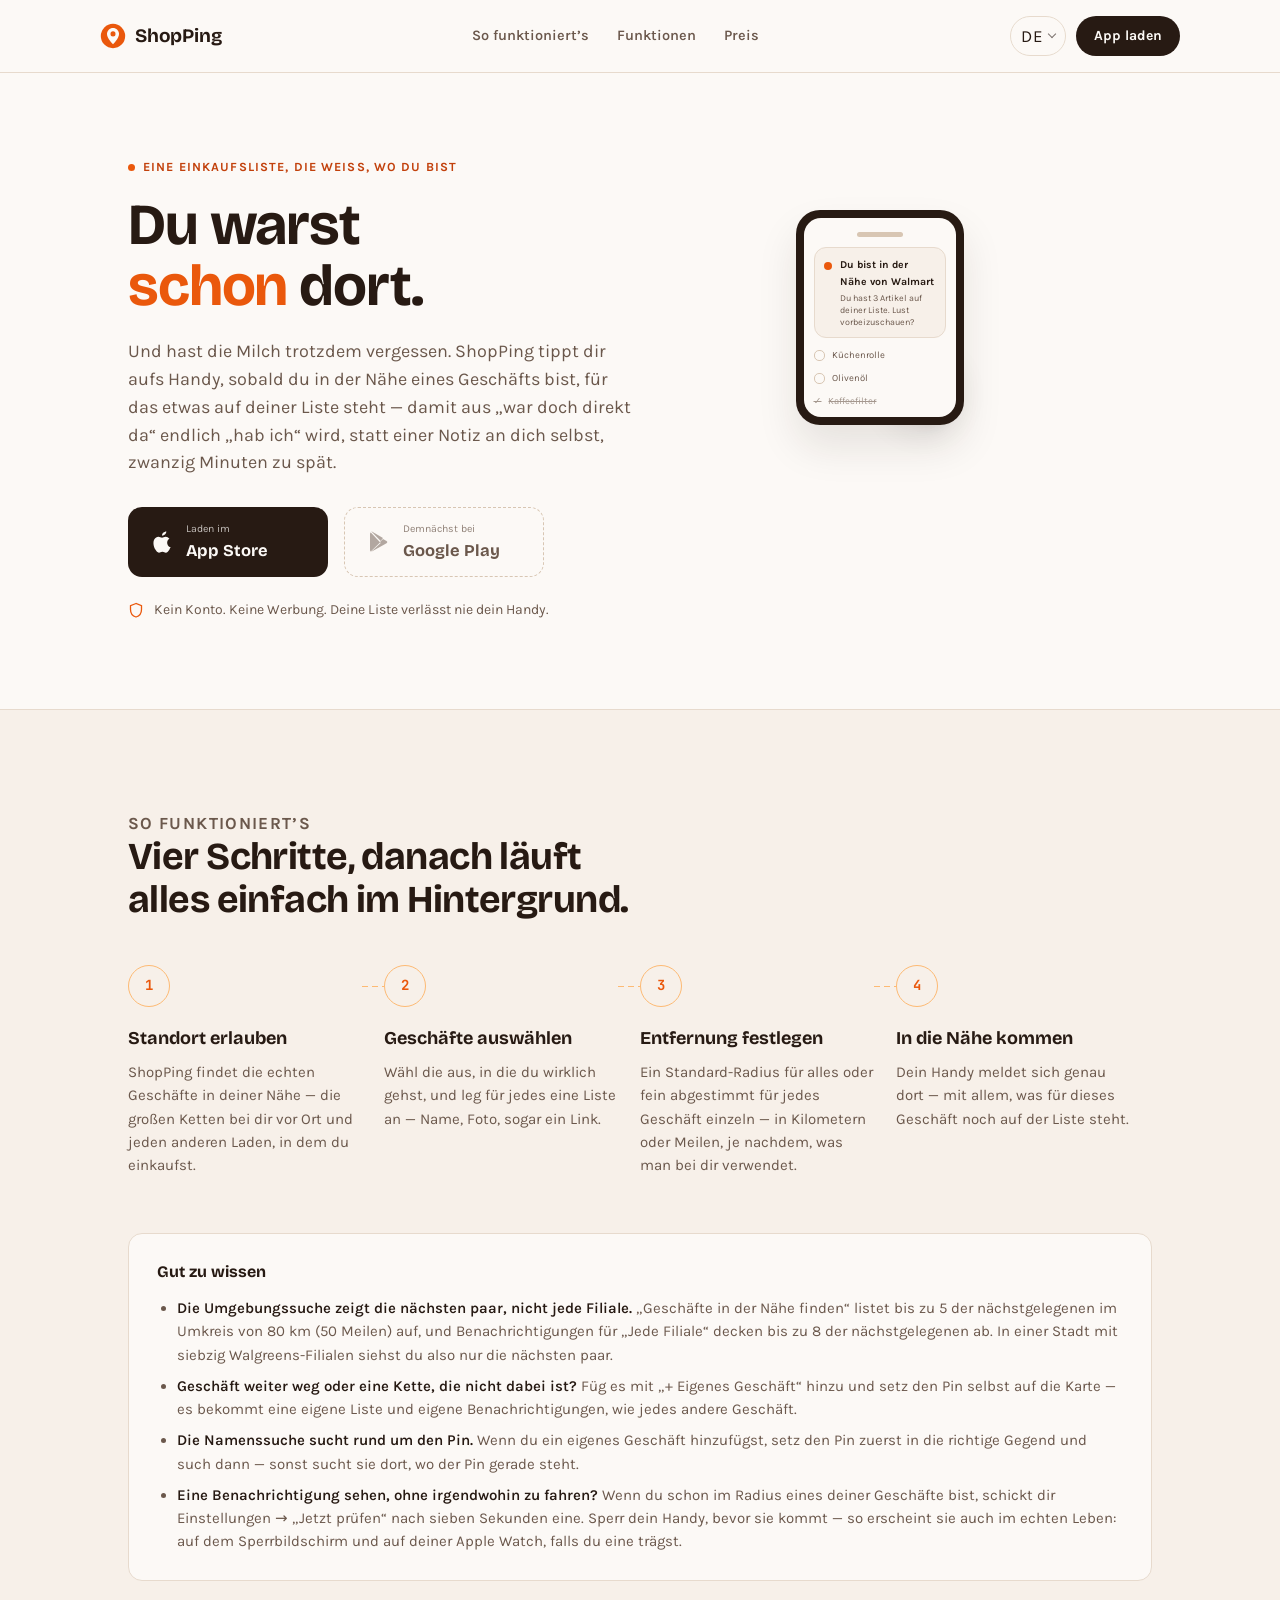
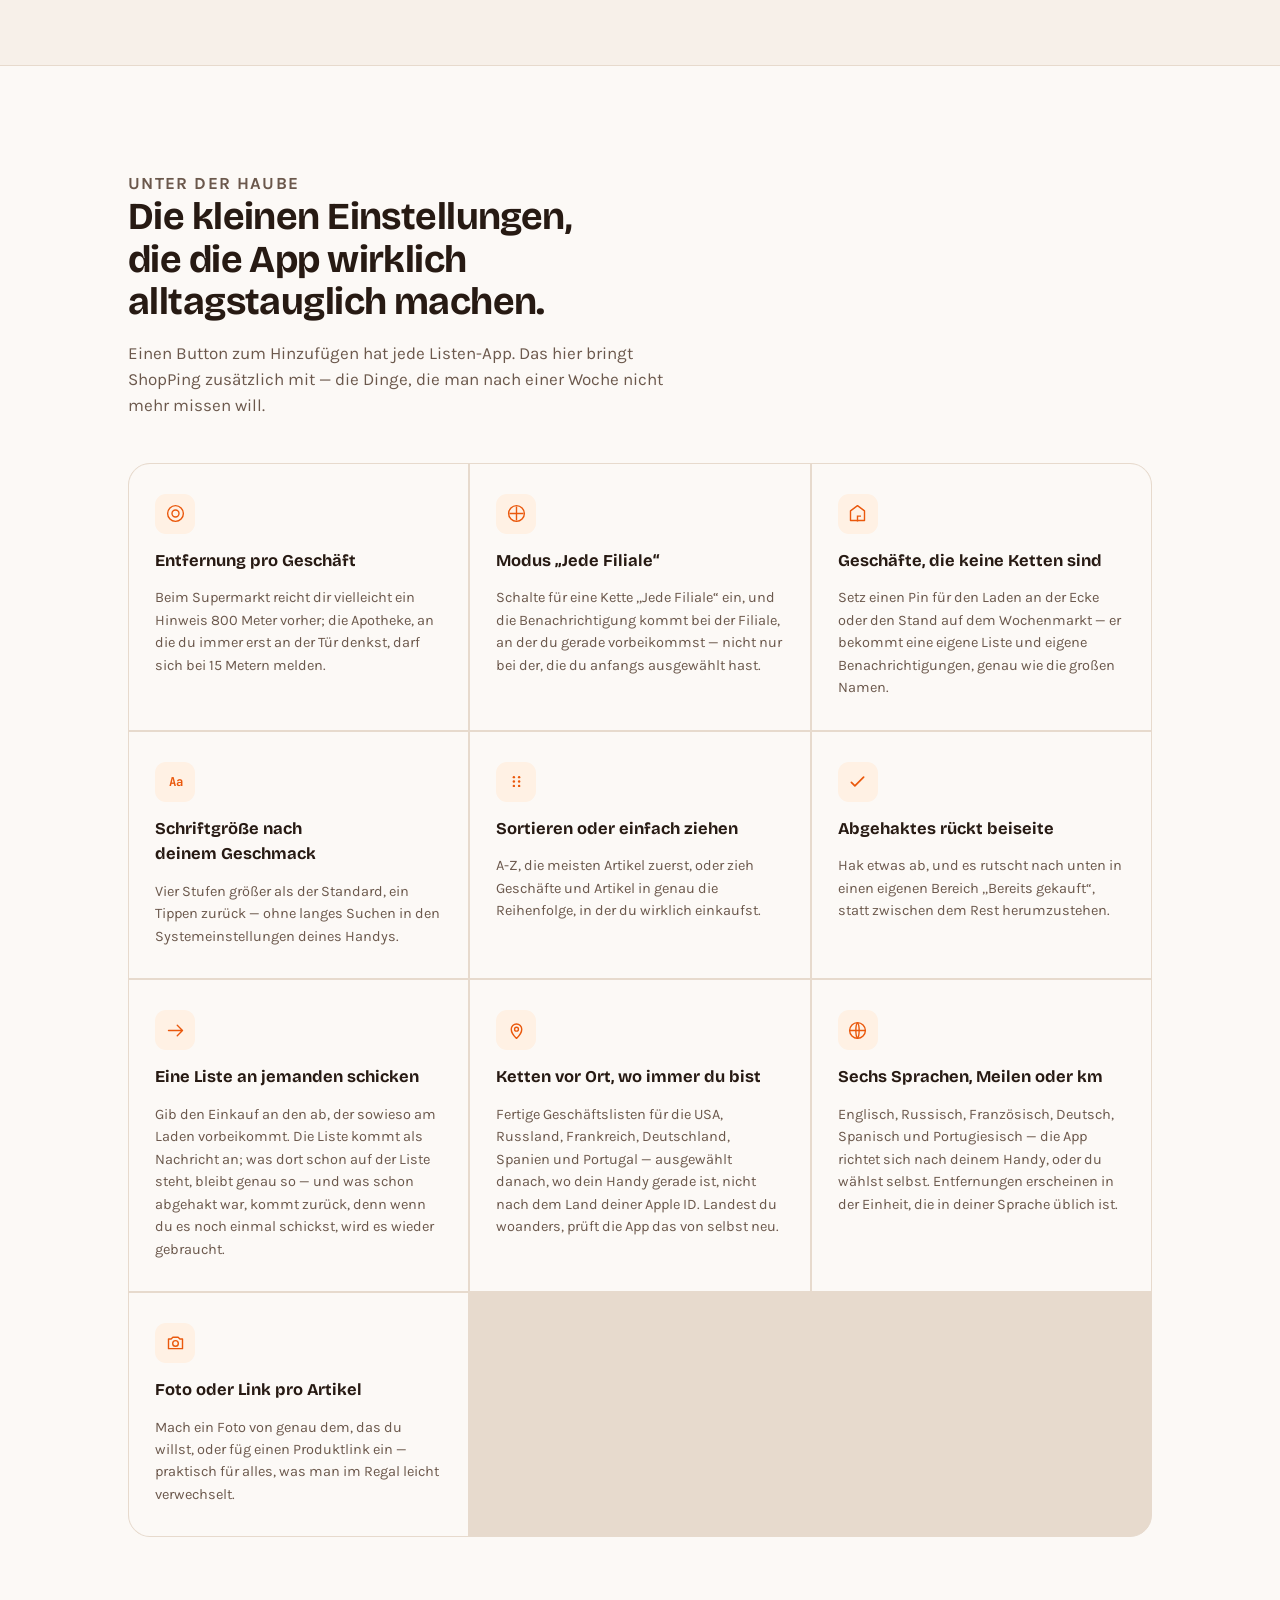
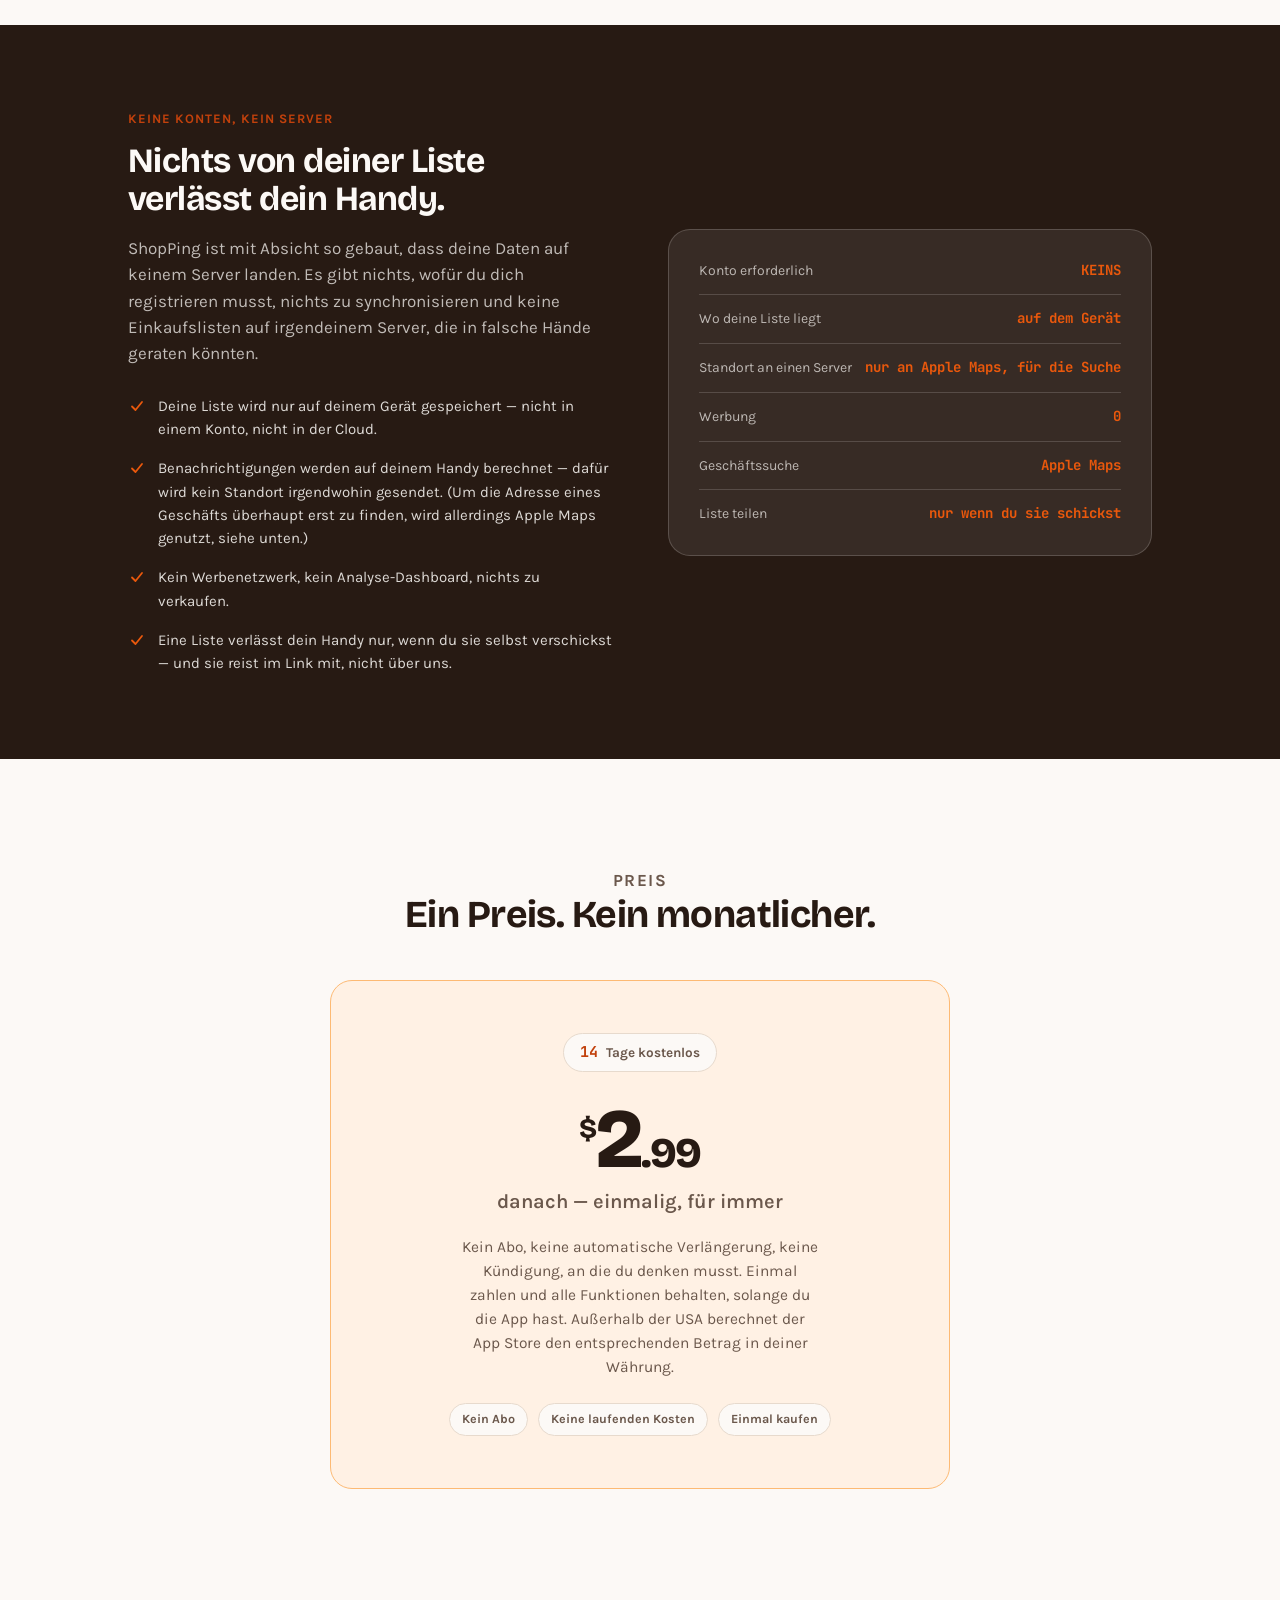
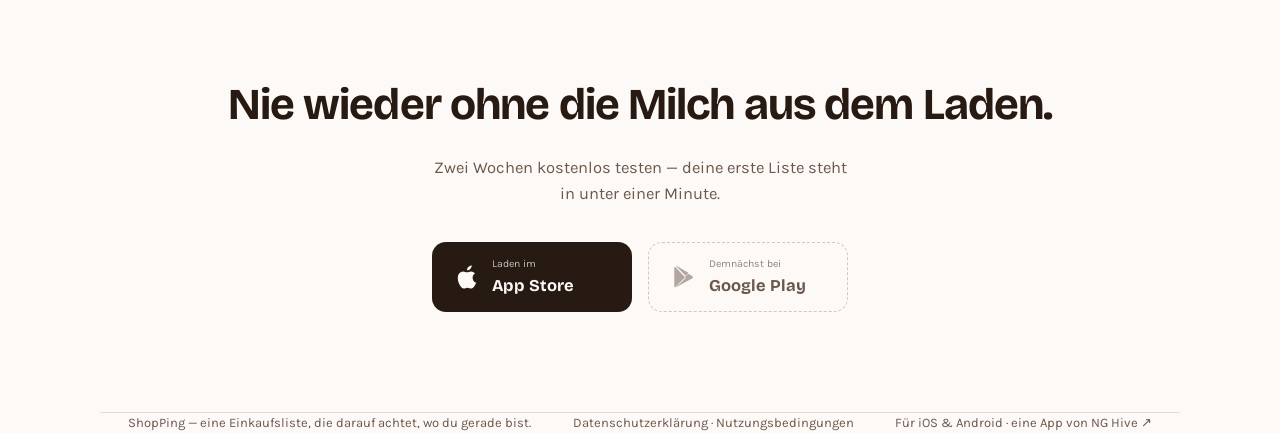
==== de/index.html @ df24577b "Site in six languages: es, de, fr, ru, pt next to English Each language lives in its own folder with" ====
<!DOCTYPE html>
<html lang="de">
<head>
<meta charset="utf-8">
<meta name="viewport" content="width=device-width, initial-scale=1">
<title>ShopPing</title>
<meta name="description" content="ShopPing — eine Einkaufslisten-App, die dir Bescheid gibt, wenn du in der Nähe eines Geschäfts bist, für das noch etwas auf der Liste steht. 14 Tage kostenlos, danach einmalig $2.99 — für immer.">
<link rel="preconnect" href="https://fonts.gstatic.com" crossorigin>
<link rel="stylesheet" href="https://fonts.googleapis.com/css2?family=Bricolage+Grotesque:opsz,wght@12..96,400..800&family=Karla:ital,wght@0,400;0,500;0,600;0,700;1,400&family=JetBrains+Mono:wght@500;700&display=swap">
<style>
  :root {
    --paper: #fcf9f6;
    --paper-tint: #f7f0e9;
    --ink: #271a13;
    --ink-soft: #6b584c;
    --coral: #ea580c;
    --coral-strong: #c2410c;
    --coral-tint: #fdba74;
    --coral-wash: #fff1e4;
    --blue: #2563eb;
    --blue-tint: #dbeafe;
    --sand: #e7dacd;
    --sand-strong: #d8c6b3;
    --green: #16a34a;
    --shadow: rgba(39, 26, 19, 0.10);
    --radius-lg: 22px;
    --radius-md: 14px;
    color-scheme: light;
  }

  @media (prefers-color-scheme: dark) {
    :root:not([data-theme="light"]) {
      --paper: #1c130e;
      --paper-tint: #241a13;
      --ink: #f4ece3;
      --ink-soft: #c3ab98;
      --coral: #fb923c;
      --coral-strong: #fdba74;
      --coral-tint: #c2410c;
      --coral-wash: #2e1c10;
      --blue: #7fa8ff;
      --blue-tint: #16233d;
      --sand: #3a2c21;
      --sand-strong: #4a392c;
      --green: #4ade80;
      --shadow: rgba(0, 0, 0, 0.35);
      color-scheme: dark;
    }
  }

  :root[data-theme="dark"] {
    --paper: #1c130e;
    --paper-tint: #241a13;
    --ink: #f4ece3;
    --ink-soft: #c3ab98;
    --coral: #fb923c;
    --coral-strong: #fdba74;
    --coral-tint: #c2410c;
    --coral-wash: #2e1c10;
    --blue: #7fa8ff;
    --blue-tint: #16233d;
    --sand: #3a2c21;
    --sand-strong: #4a392c;
    --green: #4ade80;
    --shadow: rgba(0, 0, 0, 0.35);
    color-scheme: dark;
  }

  * { box-sizing: border-box; }

  html { background: var(--paper); }

  body {
    margin: 0;
    background: var(--paper);
    color: var(--ink);
    font-family: "Karla", ui-sans-serif, system-ui, sans-serif;
    font-size: 17px;
    line-height: 1.55;
    -webkit-font-smoothing: antialiased;
  }

  img { max-width: 100%; }

  .wrap { max-width: 1080px; margin: 0 auto; padding: 0 28px; }

  h1, h2, h3 {
    font-family: "Bricolage Grotesque", ui-sans-serif, system-ui, sans-serif;
    font-weight: 700;
    text-wrap: balance;
    margin: 0;
    color: var(--ink);
  }

  .mono {
    font-family: "JetBrains Mono", ui-monospace, monospace;
    font-variant-numeric: tabular-nums;
  }

  a { color: inherit; }

  section { position: relative; }

  /* ---------- top bar ---------- */

  .topbar {
    position: sticky;
    top: 0;
    z-index: 20;
    background: color-mix(in srgb, var(--paper) 88%, transparent);
    backdrop-filter: blur(10px);
    border-bottom: 1px solid var(--sand);
  }

  .topbar-inner {
    display: flex;
    align-items: center;
    justify-content: space-between;
    padding: 16px 0;
  }

  .logo {
    display: flex;
    align-items: center;
    gap: 9px;
    font-family: "Bricolage Grotesque", sans-serif;
    font-weight: 700;
    font-size: 19px;
    letter-spacing: -0.01em;
  }

  .logo-mark {
    width: 26px;
    height: 26px;
    flex: none;
  }

  .topnav {
    display: flex;
    gap: 28px;
    font-size: 14.5px;
    font-weight: 600;
    color: var(--ink-soft);
  }

  .topnav a { text-decoration: none; }
  .topnav a:hover { color: var(--coral); }

  .topbar-end { display: flex; align-items: center; gap: 10px; }

  .nav-cta {
    background: var(--ink);
    color: var(--paper);
    padding: 9px 18px;
    border-radius: 999px;
    font-weight: 700;
    font-size: 14px;
    text-decoration: none;
    white-space: nowrap;
  }

  @media (max-width: 720px) {
    .topnav { display: none; }
  }

  /* ---------- hero ---------- */

  .hero {
    padding: 72px 0 88px;
    overflow: hidden;
  }

  .hero-grid {
    display: grid;
    grid-template-columns: 1.05fr 0.95fr;
    gap: 56px;
    align-items: center;
  }

  @media (max-width: 860px) {
    .hero-grid { grid-template-columns: 1fr; }
    .hero { padding: 44px 0 56px; }
  }

  .kicker {
    display: inline-flex;
    align-items: center;
    gap: 8px;
    font-size: 12.5px;
    font-weight: 700;
    letter-spacing: 0.09em;
    text-transform: uppercase;
    color: var(--coral-strong);
    margin-bottom: 18px;
  }

  .kicker::before {
    content: "";
    width: 7px;
    height: 7px;
    border-radius: 50%;
    background: var(--coral);
  }

  .hero h1 {
    font-size: clamp(38px, 5.4vw, 58px);
    line-height: 1.04;
    letter-spacing: -0.02em;
  }

  .hero h1 em {
    font-style: normal;
    color: var(--coral);
  }

  .hero-sub {
    margin: 22px 0 0;
    max-width: 46ch;
    font-size: 18px;
    color: var(--ink-soft);
  }

  .hero-trust {
    display: flex;
    align-items: center;
    gap: 10px;
    margin-top: 30px;
    font-size: 14px;
    color: var(--ink-soft);
  }

  .hero-trust svg { flex: none; }

  /* ---------- radar / phone scene ---------- */

  .scene {
    position: relative;
    aspect-ratio: 1 / 1;
    max-width: 440px;
    margin: 0 auto;
    display: grid;
    place-items: center;
  }

  .ring {
    position: absolute;
    border-radius: 50%;
    border: 1.5px solid var(--coral-tint);
    opacity: 0.55;
  }
  .ring.r1 { width: 40%; height: 40%; }
  .ring.r2 { width: 66%; height: 66%; }
  .ring.r3 { width: 92%; height: 92%; }

  @media (prefers-reduced-motion: no-preference) {
    .ring.pulse {
      animation: pulse-out 2.6s cubic-bezier(.2,.7,.3,1) 0.4s 1 both;
    }
    @keyframes pulse-out {
      0%   { transform: scale(0.55); opacity: 0; }
      18%  { opacity: 0.7; }
      100% { transform: scale(1); opacity: 0.55; }
    }
  }

  .store-dot {
    position: absolute;
    width: 34px;
    height: 34px;
    border-radius: 50%;
    background: var(--paper);
    border: 1.5px solid var(--sand-strong);
    display: grid;
    place-items: center;
    font-size: 15px;
    box-shadow: 0 6px 16px var(--shadow);
  }
  .store-dot.d1 { top: 6%; left: 14%; }
  .store-dot.d2 { bottom: 10%; left: 4%; }
  .store-dot.d3 { top: 2%; right: 10%; }
  .store-dot.d4 { bottom: 2%; right: 16%; }

  .pin {
    position: relative;
    z-index: 2;
    width: 74px;
    height: 74px;
    filter: drop-shadow(0 10px 18px var(--shadow));
  }

  .phone {
    position: absolute;
    z-index: 3;
    right: -6%;
    bottom: -6%;
    width: 168px;
    background: var(--ink);
    border-radius: 24px;
    padding: 8px;
    box-shadow: 0 22px 40px var(--shadow);
  }

  .phone-screen {
    background: var(--paper);
    border-radius: 17px;
    overflow: hidden;
    padding-top: 14px;
  }

  .phone-notch {
    width: 46px;
    height: 5px;
    border-radius: 3px;
    background: var(--sand-strong);
    margin: 0 auto 10px;
  }

  .phone-card {
    margin: 0 10px 10px;
    background: var(--paper-tint);
    border: 1px solid var(--sand);
    border-radius: 12px;
    padding: 9px;
    display: flex;
    gap: 8px;
    align-items: flex-start;
  }

  .phone-card .dot {
    width: 8px; height: 8px; border-radius: 50%;
    background: var(--coral); margin-top: 5px; flex: none;
  }

  .phone-card b { font-size: 10.5px; display: block; }
  .phone-card span { font-size: 9px; color: var(--ink-soft); display: block; margin-top: 2px; line-height: 1.35; }

  .phone-list-row {
    margin: 0 10px 8px;
    display: flex;
    align-items: center;
    gap: 7px;
    font-size: 9.5px;
    color: var(--ink-soft);
  }
  .phone-list-row .box {
    width: 11px; height: 11px; border-radius: 5px;
    border: 1.4px solid var(--sand-strong); flex: none;
  }
  .phone-list-row.done .box { background: transparent; border: none; color: var(--green); font-weight: 700; width: auto; }
  .phone-list-row.done span { text-decoration: line-through; opacity: 0.6; }

  /* ---------- sections shared ---------- */

  .eyebrow {
    font-size: 13px;
    font-weight: 700;
    letter-spacing: 0.08em;
    text-transform: uppercase;
    color: var(--coral-strong);
    margin: 0 0 12px;
  }

  .section-head {
    max-width: 56ch;
    margin-bottom: 44px;
  }

  .section-head h2 {
    font-size: clamp(28px, 3.6vw, 38px);
    letter-spacing: -0.015em;
    line-height: 1.12;
  }

  .section-head p {
    margin: 16px 0 0;
    color: var(--ink-soft);
    font-size: 17px;
  }

  /* ---------- how it works ---------- */

  .steps {
    padding: 84px 0;
    background: var(--paper-tint);
    border-top: 1px solid var(--sand);
    border-bottom: 1px solid var(--sand);
  }

  .step-list {
    display: grid;
    grid-template-columns: repeat(4, 1fr);
    gap: 0;
    counter-reset: step;
  }

  @media (max-width: 900px) {
    .step-list { grid-template-columns: 1fr 1fr; row-gap: 40px; }
  }
  @media (max-width: 560px) {
    .step-list { grid-template-columns: 1fr; }
  }

  .step {
    position: relative;
    padding: 0 22px 0 0;
    counter-increment: step;
  }

  .step:not(:last-child)::after {
    content: "";
    position: absolute;
    top: 21px;
    right: 0;
    width: 22px;
    height: 1px;
    background: repeating-linear-gradient(90deg, var(--coral-tint) 0 6px, transparent 6px 10px);
  }
  @media (max-width: 900px) {
    .step:not(:last-child)::after { display: none; }
  }

  .step-num {
    font-family: "JetBrains Mono", monospace;
    font-weight: 700;
    font-size: 14px;
    color: var(--coral);
    width: 42px;
    height: 42px;
    border: 1.5px solid var(--coral-tint);
    border-radius: 50%;
    display: grid;
    place-items: center;
    margin-bottom: 18px;
  }
  .step-num::before { content: counter(step); }

  .step h3 {
    font-size: 18px;
    margin-bottom: 8px;
  }

  .step p {
    margin: 0;
    font-size: 15px;
    color: var(--ink-soft);
    max-width: 30ch;
  }

  /* The practical small print under the steps — the questions testers
     actually asked, answered before anyone has to ask them. */
  .good-to-know {
    margin-top: 56px;
    padding: 26px 28px;
    border: 1px solid var(--sand);
    border-radius: var(--radius-md);
    background: var(--paper);
  }
  .good-to-know h3 {
    font-size: 16px;
    margin: 0 0 12px;
  }
  .good-to-know ul {
    margin: 0;
    padding-left: 20px;
    display: grid;
    gap: 8px;
  }
  .good-to-know li {
    font-size: 15px;
    color: var(--ink-soft);
  }
  .good-to-know b { color: var(--ink); font-weight: 600; }

  /* ---------- features ---------- */

  .features { padding: 88px 0; }

  .feature-grid {
    display: grid;
    grid-template-columns: repeat(3, 1fr);
    gap: 2px;
    background: var(--sand);
    border: 1px solid var(--sand);
    border-radius: var(--radius-lg);
    overflow: hidden;
  }

  @media (max-width: 860px) {
    .feature-grid { grid-template-columns: repeat(2, 1fr); }
    /* Nine cards over two columns leaves one on its own — let it take the
       whole row rather than sit beside an empty cell. */
    .feature:last-child { grid-column: 1 / -1; }
  }
  @media (max-width: 560px) {
    .feature-grid { grid-template-columns: 1fr; }
  }

  .feature {
    background: var(--paper);
    padding: 30px 26px;
    display: flex;
    flex-direction: column;
    gap: 14px;
  }

  .feature-icon {
    width: 40px;
    height: 40px;
    border-radius: 11px;
    background: var(--coral-wash);
    display: grid;
    place-items: center;
  }
  .feature-icon svg { width: 21px; height: 21px; }

  .feature h3 { font-size: 16.5px; }
  .feature p { margin: 0; font-size: 14.5px; color: var(--ink-soft); }

  /* ---------- privacy ---------- */

  .privacy {
    padding: 84px 0;
    background: var(--ink);
    color: var(--paper);
  }
  @media (prefers-color-scheme: dark) {
    :root:not([data-theme="light"]) .privacy { background: var(--paper-tint); }
  }
  :root[data-theme="dark"] .privacy { background: var(--paper-tint); }

  .privacy-grid {
    display: grid;
    grid-template-columns: 1fr 1fr;
    gap: 56px;
    align-items: center;
  }
  @media (max-width: 800px) {
    .privacy-grid { grid-template-columns: 1fr; gap: 32px; }
  }

  .privacy h2 {
    color: var(--paper);
    font-size: clamp(26px, 3.4vw, 34px);
    letter-spacing: -0.015em;
    line-height: 1.14;
  }
  :root[data-theme="dark"] .privacy h2 { color: var(--ink); }
  @media (prefers-color-scheme: dark) {
    :root:not([data-theme="light"]) .privacy h2 { color: var(--ink); }
  }

  .privacy p.lead {
    color: color-mix(in srgb, var(--paper) 72%, transparent);
    font-size: 17px;
    margin: 16px 0 0;
  }
  :root[data-theme="dark"] .privacy p.lead { color: var(--ink-soft); }
  @media (prefers-color-scheme: dark) {
    :root:not([data-theme="light"]) .privacy p.lead { color: var(--ink-soft); }
  }

  .privacy-list { list-style: none; margin: 28px 0 0; padding: 0; display: grid; gap: 16px; }
  .privacy-list li {
    display: flex; gap: 12px; align-items: flex-start;
    color: color-mix(in srgb, var(--paper) 86%, transparent);
    font-size: 15px;
  }
  :root[data-theme="dark"] .privacy-list li { color: var(--ink); }
  @media (prefers-color-scheme: dark) {
    :root:not([data-theme="light"]) .privacy-list li { color: var(--ink); }
  }
  .privacy-list svg { flex: none; margin-top: 2px; }

  .privacy-panel {
    background: color-mix(in srgb, var(--paper) 8%, transparent);
    border: 1px solid color-mix(in srgb, var(--paper) 18%, transparent);
    border-radius: var(--radius-lg);
    padding: 30px;
  }
  :root[data-theme="dark"] .privacy-panel {
    background: var(--paper);
    border-color: var(--sand);
  }
  @media (prefers-color-scheme: dark) {
    :root:not([data-theme="light"]) .privacy-panel {
      background: var(--paper);
      border-color: var(--sand);
    }
  }

  .privacy-row {
    display: flex;
    justify-content: space-between;
    align-items: baseline;
    padding: 13px 0;
    border-bottom: 1px solid color-mix(in srgb, var(--paper) 16%, transparent);
    color: var(--paper);
  }
  :root[data-theme="dark"] .privacy-row { color: var(--ink); border-color: var(--sand); }
  @media (prefers-color-scheme: dark) {
    :root:not([data-theme="light"]) .privacy-row { color: var(--ink); border-color: var(--sand); }
  }
  .privacy-row:last-child { border-bottom: none; padding-bottom: 0; }
  .privacy-row:first-child { padding-top: 0; }
  .privacy-row .label { font-size: 14px; color: color-mix(in srgb, var(--paper) 68%, transparent); }
  :root[data-theme="dark"] .privacy-row .label { color: var(--ink-soft); }
  @media (prefers-color-scheme: dark) {
    :root:not([data-theme="light"]) .privacy-row .label { color: var(--ink-soft); }
  }
  .privacy-row .val { font-family: "JetBrains Mono", monospace; font-weight: 700; font-size: 14px; color: var(--coral); }

  /* ---------- pricing ---------- */

  .pricing { padding: 92px 0; }

  .price-card {
    max-width: 620px;
    margin: 0 auto;
    text-align: center;
    background: var(--coral-wash);
    border: 1px solid var(--coral-tint);
    border-radius: var(--radius-lg);
    padding: 52px 40px;
  }

  .price-days {
    display: inline-flex;
    align-items: baseline;
    gap: 8px;
    background: var(--paper);
    border: 1px solid var(--sand);
    border-radius: 999px;
    padding: 7px 16px;
    font-size: 13.5px;
    font-weight: 700;
    color: var(--ink-soft);
    margin-bottom: 26px;
  }
  .price-days .mono { color: var(--coral-strong); font-size: 15px; }

  .price-amount {
    font-family: "Bricolage Grotesque", sans-serif;
    font-weight: 800;
    font-size: clamp(56px, 9vw, 84px);
    line-height: 1;
    letter-spacing: -0.02em;
    color: var(--ink);
  }
  .price-amount sup { font-size: 0.34em; top: -0.6em; }
  .price-amount .cents { font-size: 0.5em; }
  .price-amount .then { font-family: "Karla", sans-serif; font-weight: 600; font-size: 0.24em; color: var(--ink-soft); display: block; margin-top: 10px; letter-spacing: 0; }

  .price-note {
    margin: 22px auto 0;
    max-width: 40ch;
    color: var(--ink-soft);
    font-size: 15.5px;
  }

  .price-tags {
    display: flex;
    justify-content: center;
    gap: 10px;
    margin-top: 24px;
    flex-wrap: wrap;
  }
  .price-tag {
    font-size: 12.5px;
    font-weight: 700;
    padding: 6px 12px;
    border-radius: 999px;
    background: var(--paper);
    border: 1px solid var(--sand);
    color: var(--ink-soft);
  }

  /* ---------- download ---------- */

  .download {
    padding: 90px 0 100px;
    text-align: center;
  }

  .download h2 {
    font-size: clamp(30px, 4vw, 44px);
    letter-spacing: -0.02em;
  }

  .download p {
    color: var(--ink-soft);
    max-width: 42ch;
    margin: 16px auto 0;
    font-size: 16.5px;
  }

  .store-buttons {
    display: flex;
    justify-content: center;
    gap: 16px;
    margin-top: 36px;
    flex-wrap: wrap;
  }

  .store-btn {
    display: flex;
    align-items: center;
    gap: 12px;
    background: var(--ink);
    color: var(--paper);
    text-decoration: none;
    padding: 13px 22px;
    border-radius: 14px;
    min-width: 200px;
    text-align: left;
  }
  .store-btn svg { flex: none; }
  .store-btn .kv { display: flex; flex-direction: column; }
  .store-btn .kv .small { font-size: 10.5px; opacity: 0.75; }
  .store-btn .kv .big { font-size: 16.5px; font-weight: 700; font-family: "Bricolage Grotesque", sans-serif; }

  .store-btn.disabled {
    background: transparent;
    border: 1.5px dashed var(--sand-strong);
    color: var(--ink-soft);
    cursor: default;
  }
  .store-btn.disabled svg { opacity: 0.5; }

  .hero-stores {
    justify-content: flex-start;
    margin-top: 30px;
  }

  .hero-stores + .hero-trust { margin-top: 22px; }

  .download-note {
    margin-top: 18px;
    font-size: 13px;
    color: var(--ink-soft);
  }

  footer {
    border-top: 1px solid var(--sand);
    padding: 26px 0;
    display: flex;
    justify-content: space-between;
    align-items: center;
    font-size: 13px;
    color: var(--ink-soft);
    flex-wrap: wrap;
    gap: 10px 24px;
  }

  .footer-legal a { color: inherit; text-decoration: none; }
  .footer-legal a:hover { color: var(--coral); }
</style>

<link rel="canonical" href="https://shopping.nghive.app/de/">
<meta property="og:url" content="https://shopping.nghive.app/de/">
<meta property="og:title" content="ShopPing">
<meta property="og:description" content="ShopPing — eine Einkaufslisten-App, die dir Bescheid gibt, wenn du in der Nähe eines Geschäfts bist, für das noch etwas auf der Liste steht. 14 Tage kostenlos, danach einmalig $2.99 — für immer.">
<meta property="og:image" content="https://nghive.app/assets/header.jpg">
<meta property="og:site_name" content="NG Hive">
<meta property="og:type" content="website">
<meta name="twitter:card" content="summary_large_image">
<script type="application/ld+json">{"@context": "https://schema.org", "@type": "SoftwareApplication", "name": "ShopPing Nearby", "alternateName": "ShopPing", "operatingSystem": "iOS", "applicationCategory": "LifestyleApplication", "url": "https://shopping.nghive.app/", "downloadUrl": "https://apps.apple.com/us/app/shopping-nearby/id6802057059", "image": "https://nghive.app/assets/header.jpg", "description": "Eine Einkaufsliste, die dich erinnert, wenn du in der Nähe eines Geschäfts bist, für das noch Artikel auf der Liste stehen.", "offers": {"@type": "Offer", "price": "2.99", "priceCurrency": "USD", "description": "14 Tage kostenlos testen, danach ein einmaliger Kauf"}, "publisher": {"@type": "Organization", "name": "NG Hive", "url": "https://nghive.app/"}}</script>
<link rel="alternate" hreflang="en" href="https://shopping.nghive.app/">
<link rel="alternate" hreflang="es" href="https://shopping.nghive.app/es/">
<link rel="alternate" hreflang="de" href="https://shopping.nghive.app/de/">
<link rel="alternate" hreflang="fr" href="https://shopping.nghive.app/fr/">
<link rel="alternate" hreflang="ru" href="https://shopping.nghive.app/ru/">
<link rel="alternate" hreflang="pt" href="https://shopping.nghive.app/pt/">
<link rel="alternate" hreflang="x-default" href="https://shopping.nghive.app/">
<style>
  /* language picker */
  .lang-pick { position: relative; flex: none; }
  .lang-pick summary {
    list-style: none; cursor: pointer; user-select: none;
    display: inline-flex; align-items: center; gap: 5px;
    padding: 6px 10px; border: 1px solid var(--sand); border-radius: 999px;
    font: 700 12px/1.2 inherit; letter-spacing: .06em; color: var(--ink);
  }
  .lang-pick summary::-webkit-details-marker { display: none; }
  .lang-pick summary::after { content: ""; width: 5px; height: 5px; border: solid currentColor; border-width: 0 1.5px 1.5px 0; transform: translateY(-2px) rotate(45deg); opacity: .6; }
  .lang-pick summary:hover, .lang-pick[open] summary { border-color: var(--coral); }
  .lang-pick ul {
    position: absolute; right: 0; top: calc(100% + 8px); z-index: 60;
    margin: 0; padding: 6px; list-style: none; min-width: 150px;
    background: var(--paper); border: 1px solid var(--sand); border-radius: 12px;
    box-shadow: 0 14px 34px rgba(0, 0, 0, .16);
  }
  .lang-pick li { margin: 0; }
  .lang-pick a {
    display: block; padding: 7px 12px; border-radius: calc(12px - 4px);
    color: var(--ink); text-decoration: none; border: 0; font-weight: 500; font-size: 14.5px; letter-spacing: 0; text-transform: none;
  }
  .lang-pick a:hover { background: color-mix(in srgb, var(--coral) 12%, transparent); }
  .lang-pick a[aria-current] { color: var(--coral); font-weight: 700; }
</style>
<script src="../lang.js" defer></script>
</head>
<body>

<header class="topbar">
  <div class="wrap topbar-inner">
    <div class="logo">
      <svg class="logo-mark" viewBox="0 0 32 32" fill="none">
        <circle cx="16" cy="16" r="15" fill="var(--coral)"/>
        <path d="M16 6c-4.1 0-7.4 3.3-7.4 7.4 0 5.6 7.4 12.6 7.4 12.6s7.4-7 7.4-12.6C23.4 9.3 20.1 6 16 6z" fill="var(--paper)"/>
        <circle cx="16" cy="13.4" r="3.1" fill="var(--coral)"/>
      </svg>
      ShopPing
    </div>
    <nav class="topnav">
      <a href="#how">So funktioniert’s</a>
      <a href="#features">Funktionen</a>
      <a href="#pricing">Preis</a>
    </nav>
    <div class="topbar-end">
      <details class="lang-pick">
        <summary aria-label="Sprache">DE</summary>
        <ul>
          <li><a href="../" lang="en" hreflang="en">English</a></li>
          <li><a href="../es/" lang="es" hreflang="es">Español</a></li>
          <li><a href="./" lang="de" hreflang="de" aria-current="page">Deutsch</a></li>
          <li><a href="../fr/" lang="fr" hreflang="fr">Français</a></li>
          <li><a href="../ru/" lang="ru" hreflang="ru">Русский</a></li>
          <li><a href="../pt/" lang="pt" hreflang="pt">Português</a></li>
        </ul>
      </details>
      <a class="nav-cta" href="#download">App laden</a>
    </div>
  </div>
</header>

<section class="hero">
  <div class="wrap hero-grid">
    <div>
      <p class="kicker">Eine Einkaufsliste, die weiß, wo du bist</p>
      <h1>Du warst <em>schon</em> dort.</h1>
      <p class="hero-sub">
        Und hast die Milch trotzdem vergessen. ShopPing tippt dir aufs Handy, sobald du
        in der Nähe eines Geschäfts bist, für das etwas auf deiner Liste steht — damit aus
        „war doch direkt da“ endlich „hab ich“ wird, statt einer Notiz an dich selbst, zwanzig Minuten zu spät.
      </p>
      <div class="store-buttons hero-stores">
        <a class="store-btn" href="https://apps.apple.com/app/id6802057059" target="_blank" rel="noopener">
          <svg width="24" height="24" viewBox="0 0 24 24" fill="currentColor" aria-hidden="true"><path d="M16.365 1.43c0 1.14-.463 2.096-1.184 2.883-.796.83-2.083 1.474-3.13 1.474-.11-1.11.464-2.223 1.183-2.94.796-.83 2.148-1.443 3.131-1.417zM20.62 17.104c-.472 1.09-.694 1.577-1.297 2.548-.842 1.35-2.03 3.036-3.501 3.05-1.303.014-1.64-.85-3.41-.84-1.77.01-2.14.855-3.443.841-1.472-.014-2.596-1.53-3.438-2.878-2.36-3.78-2.607-8.22-1.15-10.582.958-1.535 2.518-2.432 3.987-2.432 1.494 0 2.435.85 3.673.85 1.203 0 1.933-.85 3.674-.85 1.32 0 2.717.72 3.717 1.964-3.27 1.79-2.74 6.463.188 8.329z"/></svg>
          <span class="kv"><span class="small">Laden im</span><span class="big">App Store</span></span>
        </a>
        <!-- Google Play: no link yet — swap this span for a link once the app is live -->
        <span class="store-btn disabled" aria-disabled="true" title="Demnächst">
          <svg width="24" height="24" viewBox="0 0 24 24" fill="currentColor" aria-hidden="true"><path d="M3.6 2.6c-.4.4-.6.9-.6 1.5v15.8c0 .6.2 1.1.6 1.5l.2.1L13 12.4v-.2L3.8 2.5l-.2.1zM16 15.3l-3-3v-.2l3-3 3.5 2c1 .6 1 1.6 0 2.2l-3.5 2zM4.4 21.5 13.7 13l2.3 2.3-10.8 6c-.3.2-.7.3-1 .2l.2 0zM13.7 11l-9.3-9.4c.3-.1.6 0 .9.2L16 8l-2.3 3z"/></svg>
          <span class="kv"><span class="small">Demnächst bei</span><span class="big">Google Play</span></span>
        </span>
      </div>
      <div class="hero-trust">
        <svg width="16" height="16" viewBox="0 0 16 16" fill="none"><path d="M8 1.5 2.5 3.6v3.8c0 3.6 2.3 6.6 5.5 7.6 3.2-1 5.5-4 5.5-7.6V3.6L8 1.5z" stroke="var(--coral)" stroke-width="1.3"/></svg>
        Kein Konto. Keine Werbung. Deine Liste verlässt nie dein Handy.
      </div>
    </div>
    <div class="scene">
      <div class="ring r3 pulse"></div>
      <div class="ring r2"></div>
      <div class="ring r1"></div>
      <div class="store-dot d1">🛒</div>
      <div class="store-dot d2">🎯</div>
      <div class="store-dot d3">💊</div>
      <div class="store-dot d4">📦</div>
      <svg class="pin" viewBox="0 0 74 74" fill="none">
        <circle cx="37" cy="37" r="37" fill="var(--coral)"/>
        <path d="M37 16c-8.3 0-15 6.7-15 15 0 11.3 15 25 15 25s15-13.7 15-25c0-8.3-6.7-15-15-15z" fill="var(--paper)"/>
        <path d="M30 30.5h14l-1.6 9.2a1.8 1.8 0 0 1-1.8 1.5h-7.2a1.8 1.8 0 0 1-1.8-1.5L30 30.5z" stroke="var(--coral)" stroke-width="1.6" fill="none"/>
        <path d="M31 30.5v-1.8a3.6 3.6 0 0 1 7.2 0v1.8" stroke="var(--coral)" stroke-width="1.6"/>
      </svg>
      <div class="phone">
        <div class="phone-screen">
          <div class="phone-notch"></div>
          <div class="phone-card">
            <span class="dot"></span>
            <div>
              <b>Du bist in der Nähe von Walmart</b>
              <span>Du hast 3 Artikel auf deiner Liste. Lust vorbeizuschauen?</span>
            </div>
          </div>
          <div class="phone-list-row"><span class="box"></span><span>Küchenrolle</span></div>
          <div class="phone-list-row"><span class="box"></span><span>Olivenöl</span></div>
          <div class="phone-list-row done"><span>✓</span><span>Kaffeefilter</span></div>
        </div>
      </div>
    </div>
  </div>
</section>

<section class="steps" id="how">
  <div class="wrap">
    <div class="section-head">
      <p class="eyebrow">So funktioniert’s</p>
      <h2>Vier Schritte, danach läuft alles einfach im Hintergrund.</h2>
    </div>
    <div class="step-list">
      <div class="step">
        <div class="step-num"></div>
        <h3>Standort erlauben</h3>
        <p>ShopPing findet die echten Geschäfte in deiner Nähe — die großen Ketten bei dir vor Ort und jeden anderen Laden, in dem du einkaufst.</p>
      </div>
      <div class="step">
        <div class="step-num"></div>
        <h3>Geschäfte auswählen</h3>
        <p>Wähl die aus, in die du wirklich gehst, und leg für jedes eine Liste an — Name, Foto, sogar ein Link.</p>
      </div>
      <div class="step">
        <div class="step-num"></div>
        <h3>Entfernung festlegen</h3>
        <p>Ein Standard-Radius für alles oder fein abgestimmt für jedes Geschäft einzeln — in Kilometern oder Meilen, je nachdem, was man bei dir verwendet.</p>
      </div>
      <div class="step">
        <div class="step-num"></div>
        <h3>In die Nähe kommen</h3>
        <p>Dein Handy meldet sich genau dort — mit allem, was für dieses Geschäft noch auf der Liste steht.</p>
      </div>
    </div>

    <div class="good-to-know">
      <h3>Gut zu wissen</h3>
      <ul>
        <li><b>Die Umgebungssuche zeigt die nächsten paar, nicht jede Filiale.</b> „Geschäfte in der Nähe finden“ listet bis zu 5 der nächstgelegenen im Umkreis von 80 km (50 Meilen) auf, und Benachrichtigungen für „Jede Filiale“ decken bis zu 8 der nächstgelegenen ab. In einer Stadt mit siebzig Walgreens-Filialen siehst du also nur die nächsten paar.</li>
        <li><b>Geschäft weiter weg oder eine Kette, die nicht dabei ist?</b> Füg es mit „+ Eigenes Geschäft“ hinzu und setz den Pin selbst auf die Karte — es bekommt eine eigene Liste und eigene Benachrichtigungen, wie jedes andere Geschäft.</li>
        <li><b>Die Namenssuche sucht rund um den Pin.</b> Wenn du ein eigenes Geschäft hinzufügst, setz den Pin zuerst in die richtige Gegend und such dann — sonst sucht sie dort, wo der Pin gerade steht.</li>
        <li><b>Eine Benachrichtigung sehen, ohne irgendwohin zu fahren?</b> Wenn du schon im Radius eines deiner Geschäfte bist, schickt dir Einstellungen → „Jetzt prüfen“ nach sieben Sekunden eine. Sperr dein Handy, bevor sie kommt — so erscheint sie auch im echten Leben: auf dem Sperrbildschirm und auf deiner Apple Watch, falls du eine trägst.</li>
      </ul>
    </div>
  </div>
</section>

<section class="features" id="features">
  <div class="wrap">
    <div class="section-head">
      <p class="eyebrow">Unter der Haube</p>
      <h2>Die kleinen Einstellungen, die die App wirklich alltagstauglich machen.</h2>
      <p>Einen Button zum Hinzufügen hat jede Listen-App. Das hier bringt ShopPing zusätzlich mit — die Dinge, die man nach einer Woche nicht mehr missen will.</p>
    </div>
    <div class="feature-grid">
      <div class="feature">
        <div class="feature-icon"><svg viewBox="0 0 24 24" fill="none"><circle cx="12" cy="12" r="9" stroke="var(--coral)" stroke-width="1.6"/><circle cx="12" cy="12" r="4" stroke="var(--coral)" stroke-width="1.6"/></svg></div>
        <h3>Entfernung pro Geschäft</h3>
        <p>Beim Supermarkt reicht dir vielleicht ein Hinweis 800 Meter vorher; die Apotheke, an die du immer erst an der Tür denkst, darf sich bei 15 Metern melden.</p>
      </div>
      <div class="feature">
        <div class="feature-icon"><svg viewBox="0 0 24 24" fill="none"><path d="M12 4v16M4 12h16" stroke="var(--coral)" stroke-width="1.6"/><circle cx="12" cy="12" r="9" stroke="var(--coral)" stroke-width="1.6"/></svg></div>
        <h3>Modus „Jede Filiale“</h3>
        <p>Schalte für eine Kette „Jede Filiale“ ein, und die Benachrichtigung kommt bei der Filiale, an der du gerade vorbeikommst — nicht nur bei der, die du anfangs ausgewählt hast.</p>
      </div>
      <div class="feature">
        <div class="feature-icon"><svg viewBox="0 0 24 24" fill="none"><path d="M12 3 4 9v11h16V9l-8-6z" stroke="var(--coral)" stroke-width="1.6" stroke-linejoin="round"/><path d="M12 21v-6h4" stroke="var(--coral)" stroke-width="1.6"/></svg></div>
        <h3>Geschäfte, die keine Ketten sind</h3>
        <p>Setz einen Pin für den Laden an der Ecke oder den Stand auf dem Wochenmarkt — er bekommt eine eigene Liste und eigene Benachrichtigungen, genau wie die großen Namen.</p>
      </div>
      <div class="feature">
        <div class="feature-icon"><svg viewBox="0 0 24 24" fill="none"><text x="4" y="17" font-family="JetBrains Mono" font-size="14" font-weight="700" fill="var(--coral)">Aa</text></svg></div>
        <h3>Schriftgröße nach deinem Geschmack</h3>
        <p>Vier Stufen größer als der Standard, ein Tippen zurück — ohne langes Suchen in den Systemeinstellungen deines Handys.</p>
      </div>
      <div class="feature">
        <div class="feature-icon"><svg viewBox="0 0 24 24" fill="none"><circle cx="9" cy="7" r="1.4" fill="var(--coral)"/><circle cx="9" cy="12" r="1.4" fill="var(--coral)"/><circle cx="9" cy="17" r="1.4" fill="var(--coral)"/><circle cx="15" cy="7" r="1.4" fill="var(--coral)"/><circle cx="15" cy="12" r="1.4" fill="var(--coral)"/><circle cx="15" cy="17" r="1.4" fill="var(--coral)"/></svg></div>
        <h3>Sortieren oder einfach ziehen</h3>
        <p>A-Z, die meisten Artikel zuerst, oder zieh Geschäfte und Artikel in genau die Reihenfolge, in der du wirklich einkaufst.</p>
      </div>
      <div class="feature">
        <div class="feature-icon"><svg viewBox="0 0 24 24" fill="none"><path d="M5 13l4 4 10-10" stroke="var(--coral)" stroke-width="2" stroke-linecap="round" stroke-linejoin="round"/></svg></div>
        <h3>Abgehaktes rückt beiseite</h3>
        <p>Hak etwas ab, und es rutscht nach unten in einen eigenen Bereich „Bereits gekauft“, statt zwischen dem Rest herumzustehen.</p>
      </div>
      <div class="feature">
        <div class="feature-icon"><svg viewBox="0 0 24 24" fill="none"><path d="M4 12h16M14 6l6 6-6 6" stroke="var(--coral)" stroke-width="1.6" stroke-linecap="round" stroke-linejoin="round"/></svg></div>
        <h3>Eine Liste an jemanden schicken</h3>
        <p>Gib den Einkauf an den ab, der sowieso am Laden vorbeikommt. Die Liste kommt als Nachricht an; was dort schon auf der Liste steht, bleibt genau so — und was schon abgehakt war, kommt zurück, denn wenn du es noch einmal schickst, wird es wieder gebraucht.</p>
      </div>
      <div class="feature">
        <div class="feature-icon"><svg viewBox="0 0 24 24" fill="none"><path d="M12 21s-6-5.6-6-10.5a6 6 0 0 1 12 0C18 15.4 12 21 12 21z" stroke="var(--coral)" stroke-width="1.6" stroke-linejoin="round"/><circle cx="12" cy="10.5" r="2.2" stroke="var(--coral)" stroke-width="1.6"/></svg></div>
        <h3>Ketten vor Ort, wo immer du bist</h3>
        <p>Fertige Geschäftslisten für die USA, Russland, Frankreich, Deutschland, Spanien und Portugal — ausgewählt danach, wo dein Handy gerade ist, nicht nach dem Land deiner Apple ID. Landest du woanders, prüft die App das von selbst neu.</p>
      </div>
      <div class="feature">
        <div class="feature-icon"><svg viewBox="0 0 24 24" fill="none"><circle cx="12" cy="12" r="9" stroke="var(--coral)" stroke-width="1.6"/><path d="M3 12h18M12 3c2.5 2.6 2.5 15.4 0 18M12 3c-2.5 2.6-2.5 15.4 0 18" stroke="var(--coral)" stroke-width="1.6"/></svg></div>
        <h3>Sechs Sprachen, Meilen oder km</h3>
        <p>Englisch, Russisch, Französisch, Deutsch, Spanisch und Portugiesisch — die App richtet sich nach deinem Handy, oder du wählst selbst. Entfernungen erscheinen in der Einheit, die in deiner Sprache üblich ist.</p>
      </div>
      <div class="feature">
        <div class="feature-icon"><svg viewBox="0 0 24 24" fill="none"><path d="M4 8h3l2-2h6l2 2h3v11H4V8z" stroke="var(--coral)" stroke-width="1.6" stroke-linejoin="round"/><circle cx="12" cy="13" r="3.2" stroke="var(--coral)" stroke-width="1.6"/></svg></div>
        <h3>Foto oder Link pro Artikel</h3>
        <p>Mach ein Foto von genau dem, das du willst, oder füg einen Produktlink ein — praktisch für alles, was man im Regal leicht verwechselt.</p>
      </div>
    </div>
  </div>
</section>

<section class="privacy">
  <div class="wrap privacy-grid">
    <div>
      <p class="eyebrow">Keine Konten, kein Server</p>
      <h2>Nichts von deiner Liste verlässt dein Handy.</h2>
      <p class="lead">
        ShopPing ist mit Absicht so gebaut, dass deine Daten auf keinem Server landen. Es gibt
        nichts, wofür du dich registrieren musst, nichts zu synchronisieren und keine
        Einkaufslisten auf irgendeinem Server, die in falsche Hände geraten könnten.
      </p>
      <ul class="privacy-list">
        <li>
          <svg width="18" height="18" viewBox="0 0 18 18" fill="none"><path d="M4 9.5 7.5 13 14 5" stroke="var(--coral)" stroke-width="1.8" stroke-linecap="round" stroke-linejoin="round"/></svg>
          Deine Liste wird nur auf deinem Gerät gespeichert — nicht in einem Konto, nicht in der Cloud.
        </li>
        <li>
          <svg width="18" height="18" viewBox="0 0 18 18" fill="none"><path d="M4 9.5 7.5 13 14 5" stroke="var(--coral)" stroke-width="1.8" stroke-linecap="round" stroke-linejoin="round"/></svg>
          Benachrichtigungen werden auf deinem Handy berechnet — dafür wird kein Standort irgendwohin gesendet. (Um die Adresse eines Geschäfts überhaupt erst zu finden, wird allerdings Apple Maps genutzt, siehe unten.)
        </li>
        <li>
          <svg width="18" height="18" viewBox="0 0 18 18" fill="none"><path d="M4 9.5 7.5 13 14 5" stroke="var(--coral)" stroke-width="1.8" stroke-linecap="round" stroke-linejoin="round"/></svg>
          Kein Werbenetzwerk, kein Analyse-Dashboard, nichts zu verkaufen.
        </li>
        <li>
          <svg width="18" height="18" viewBox="0 0 18 18" fill="none"><path d="M4 9.5 7.5 13 14 5" stroke="var(--coral)" stroke-width="1.8" stroke-linecap="round" stroke-linejoin="round"/></svg>
          Eine Liste verlässt dein Handy nur, wenn du sie selbst verschickst — und sie reist im Link mit, nicht über uns.
        </li>
      </ul>
    </div>
    <div class="privacy-panel">
      <div class="privacy-row"><span class="label">Konto erforderlich</span><span class="val">KEINS</span></div>
      <div class="privacy-row"><span class="label">Wo deine Liste liegt</span><span class="val mono">auf dem Gerät</span></div>
      <div class="privacy-row"><span class="label">Standort an einen Server</span><span class="val mono">nur an Apple Maps, für die Suche</span></div>
      <div class="privacy-row"><span class="label">Werbung</span><span class="val mono">0</span></div>
      <div class="privacy-row"><span class="label">Geschäftssuche</span><span class="val mono">Apple Maps</span></div>
      <div class="privacy-row"><span class="label">Liste teilen</span><span class="val mono">nur wenn du sie schickst</span></div>
    </div>
  </div>
</section>

<section class="pricing" id="pricing">
  <div class="wrap">
    <div class="section-head" style="margin-left:auto;margin-right:auto;text-align:center;">
      <p class="eyebrow" style="text-align:center;">Preis</p>
      <h2>Ein Preis. Kein monatlicher.</h2>
    </div>
    <div class="price-card">
      <div class="price-days"><span class="mono">14</span> Tage kostenlos</div>
      <div class="price-amount">
        <sup>$</sup>2<span class="cents">.99</span><span class="then">danach — einmalig, für immer</span>
      </div>
      <p class="price-note">
        Kein Abo, keine automatische Verlängerung, keine Kündigung, an die du denken musst. Einmal
        zahlen und alle Funktionen behalten, solange du die App hast. Außerhalb der USA berechnet der
        App Store den entsprechenden Betrag in deiner Währung.
      </p>
      <div class="price-tags">
        <span class="price-tag">Kein Abo</span>
        <span class="price-tag">Keine laufenden Kosten</span>
        <span class="price-tag">Einmal kaufen</span>
      </div>
    </div>
  </div>
</section>

<section class="download" id="download">
  <div class="wrap">
    <h2>Nie wieder ohne die Milch aus dem Laden.</h2>
    <p>Zwei Wochen kostenlos testen — deine erste Liste steht in unter einer Minute.</p>
    <div class="store-buttons">
      <a class="store-btn" href="https://apps.apple.com/app/id6802057059" target="_blank" rel="noopener">
        <svg width="26" height="26" viewBox="0 0 24 24" fill="var(--paper)"><path d="M16.365 1.43c0 1.14-.463 2.096-1.184 2.883-.796.83-2.083 1.474-3.13 1.474-.11-1.11.464-2.223 1.183-2.94.796-.83 2.148-1.443 3.131-1.417zM20.62 17.104c-.472 1.09-.694 1.577-1.297 2.548-.842 1.35-2.03 3.036-3.501 3.05-1.303.014-1.64-.85-3.41-.84-1.77.01-2.14.855-3.443.841-1.472-.014-2.596-1.53-3.438-2.878-2.36-3.78-2.607-8.22-1.15-10.582.958-1.535 2.518-2.432 3.987-2.432 1.494 0 2.435.85 3.673.85 1.203 0 1.933-.85 3.674-.85 1.32 0 2.717.72 3.717 1.964-3.27 1.79-2.74 6.463.188 8.329z"/></svg>
        <span class="kv"><span class="small">Laden im</span><span class="big">App Store</span></span>
      </a>
      <span class="store-btn disabled" aria-disabled="true" title="Demnächst">
        <svg width="26" height="26" viewBox="0 0 24 24" fill="var(--ink-soft)"><path d="M3.6 2.6c-.4.4-.6.9-.6 1.5v15.8c0 .6.2 1.1.6 1.5l.2.1L13 12.4v-.2L3.8 2.5l-.2.1zM16 15.3l-3-3v-.2l3-3 3.5 2c1 .6 1 1.6 0 2.2l-3.5 2zM4.4 21.5 13.7 13l2.3 2.3-10.8 6c-.3.2-.7.3-1 .2l.2 0zM13.7 11l-9.3-9.4c.3-.1.6 0 .9.2L16 8l-2.3 3z"/></svg>
        <span class="kv"><span class="small">Demnächst bei</span><span class="big">Google Play</span></span>
      </span>
    </div>
  </div>
</section>

<footer class="wrap">
  <span>ShopPing — eine Einkaufsliste, die darauf achtet, wo du gerade bist.</span>
  <span class="footer-legal">
    <a href="legal#privacy">Datenschutzerklärung</a>
    ·
    <a href="legal#terms">Nutzungsbedingungen</a>
  </span>
  <span class="footer-legal">Für iOS &amp; Android · eine App von <a href="https://nghive.app/" target="_blank" rel="noopener">NG Hive &#8599;</a></span>
</footer>

</body>
</html>
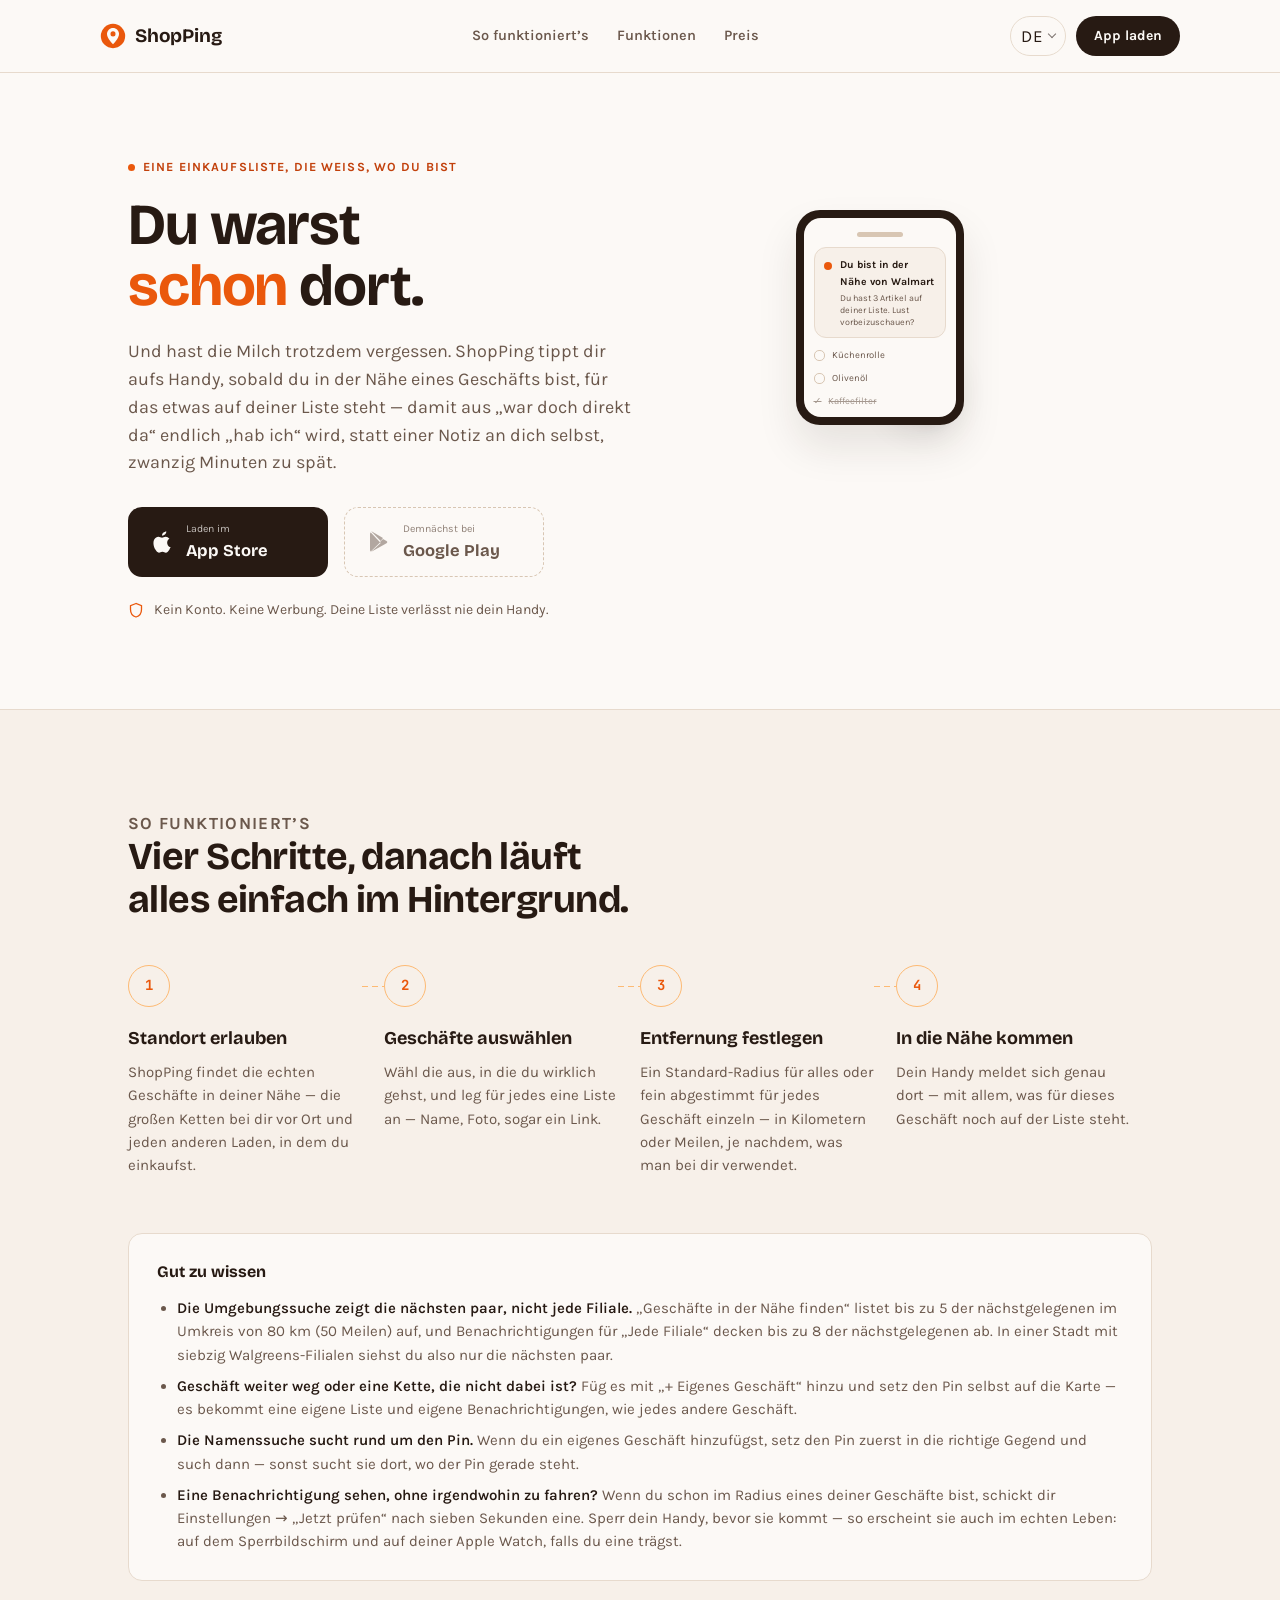
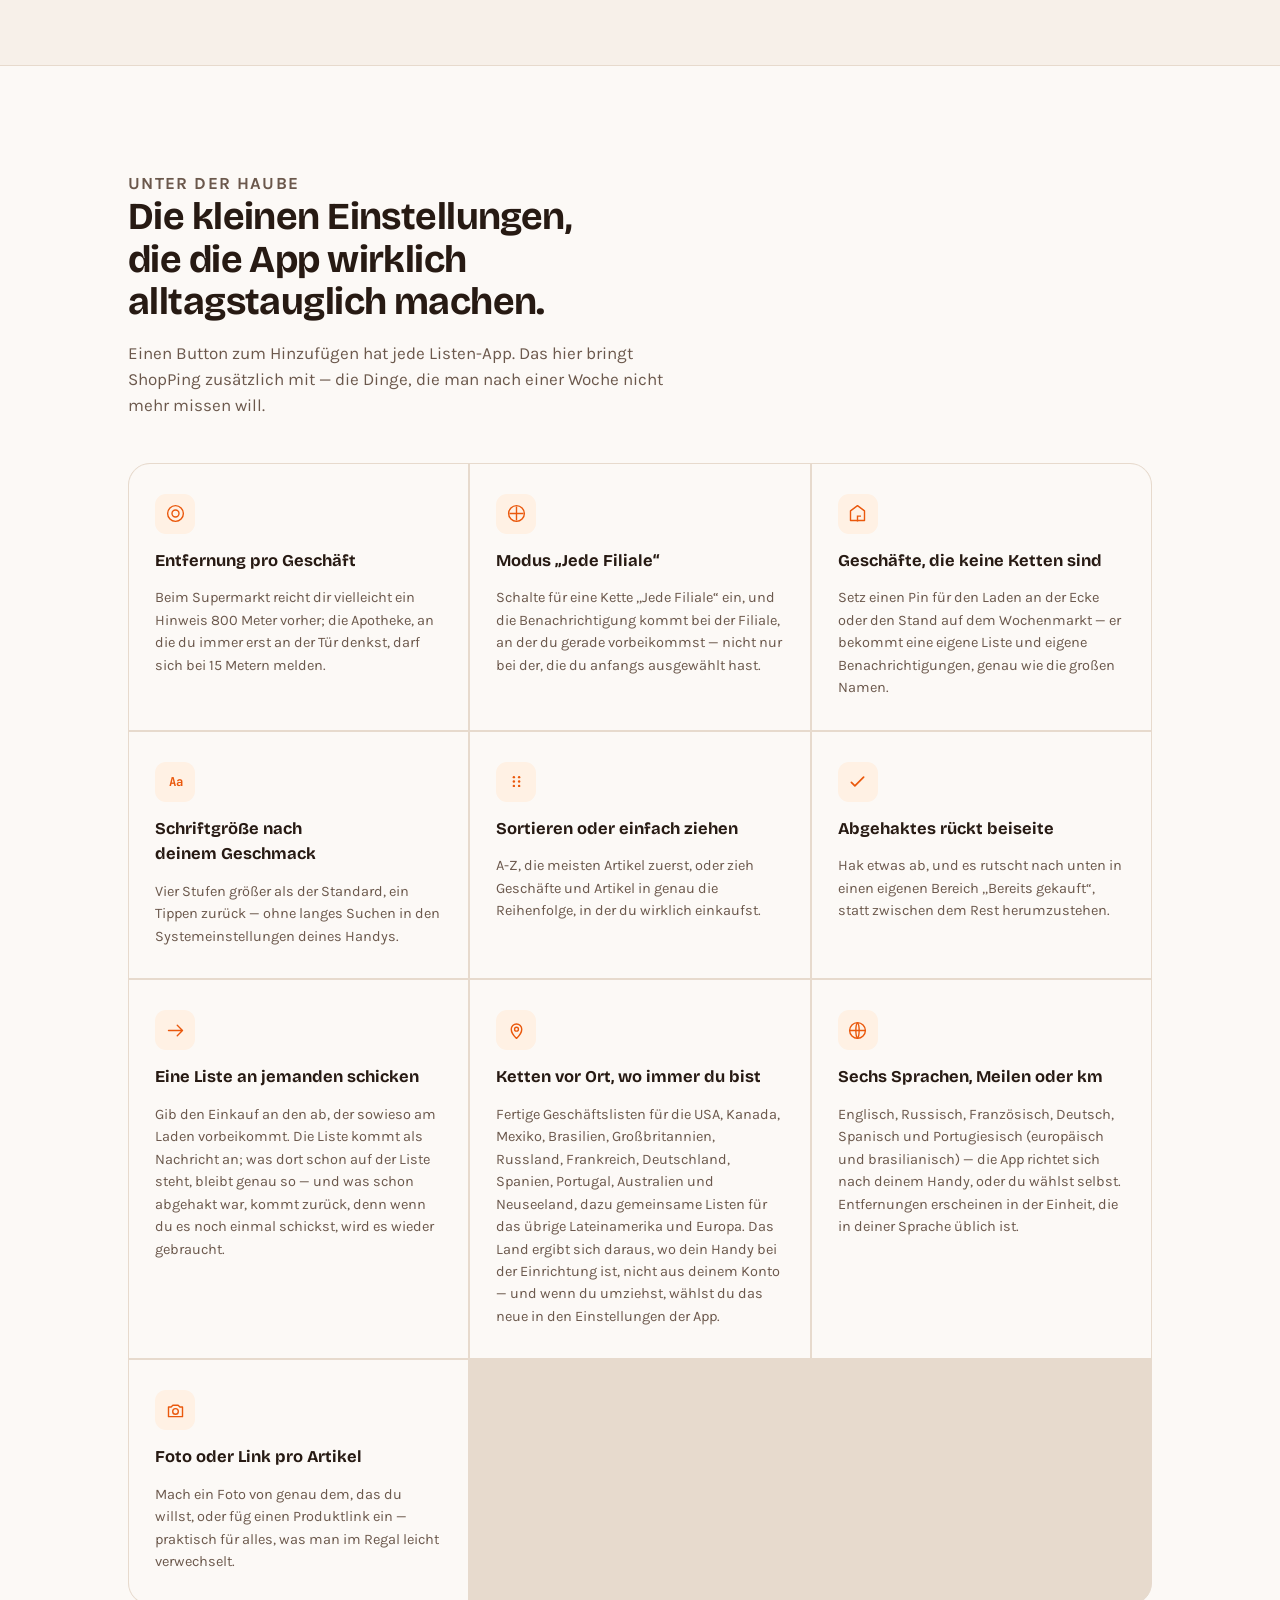
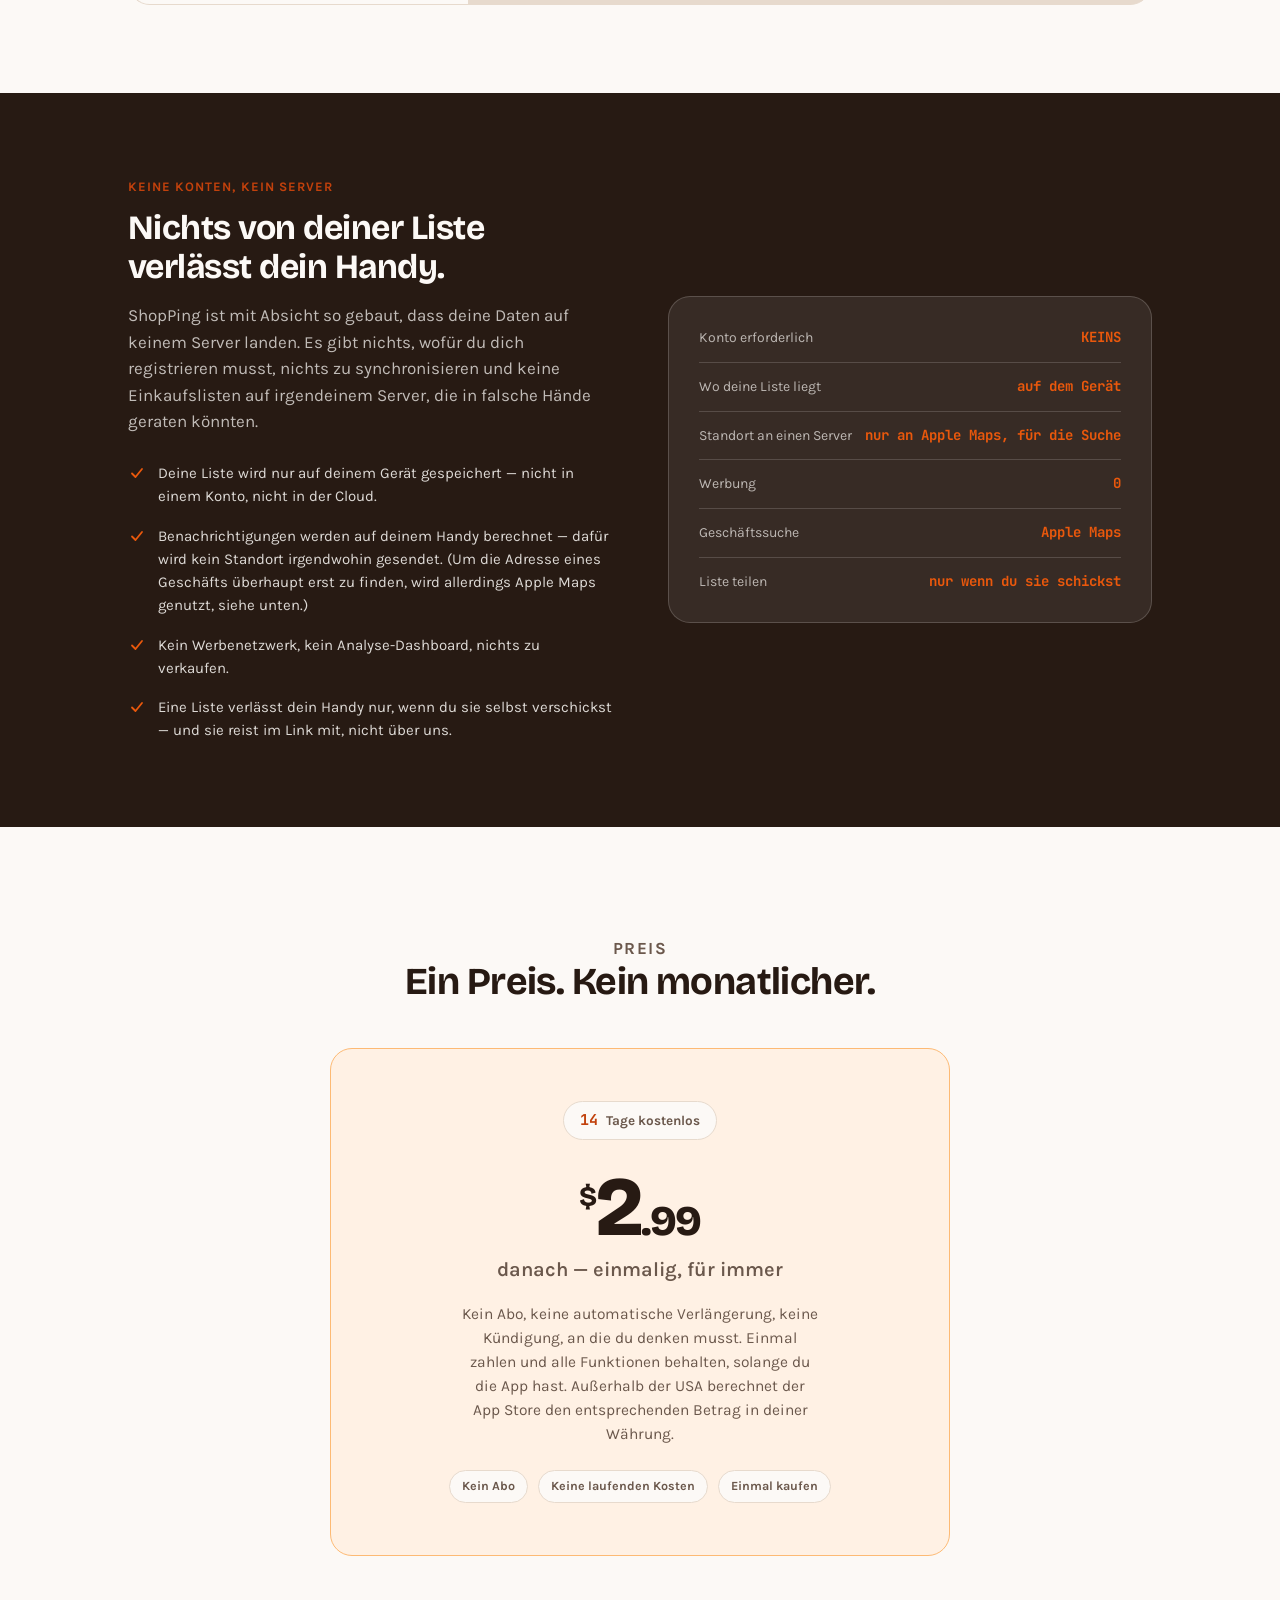
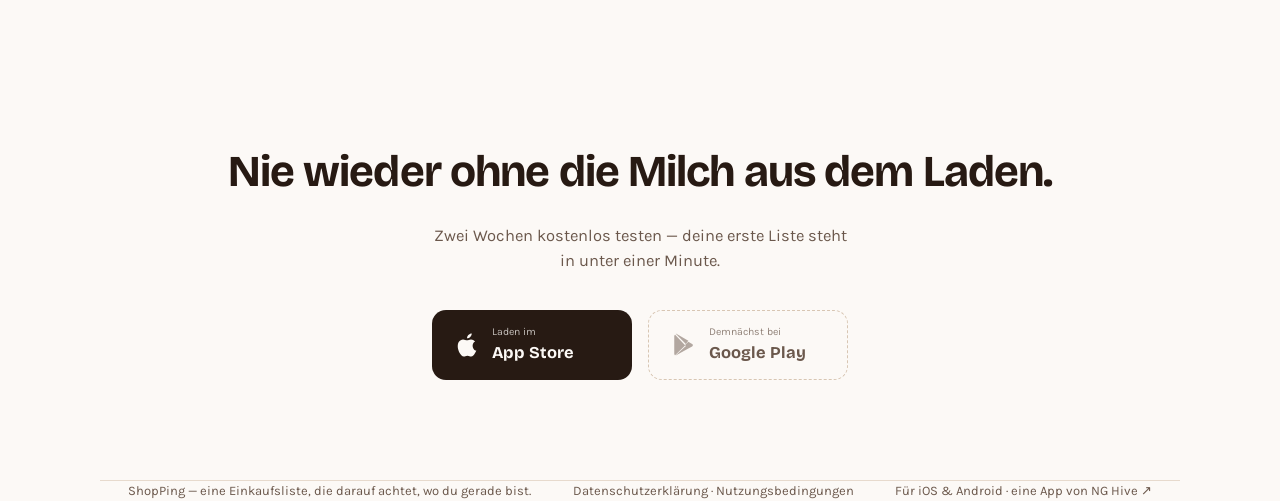
==== commit fa25e42d: "Stop promising an automatic country re-check, and list the new countries The app no longer re-checks" ====
--- a/de/index.html
+++ b/de/index.html
@@ -979,12 +979,12 @@
       <div class="feature">
         <div class="feature-icon"><svg viewBox="0 0 24 24" fill="none"><path d="M12 21s-6-5.6-6-10.5a6 6 0 0 1 12 0C18 15.4 12 21 12 21z" stroke="var(--coral)" stroke-width="1.6" stroke-linejoin="round"/><circle cx="12" cy="10.5" r="2.2" stroke="var(--coral)" stroke-width="1.6"/></svg></div>
         <h3>Ketten vor Ort, wo immer du bist</h3>
-        <p>Fertige Geschäftslisten für die USA, Russland, Frankreich, Deutschland, Spanien und Portugal — ausgewählt danach, wo dein Handy gerade ist, nicht nach dem Land deiner Apple ID. Landest du woanders, prüft die App das von selbst neu.</p>
+        <p>Fertige Geschäftslisten für die USA, Kanada, Mexiko, Brasilien, Großbritannien, Russland, Frankreich, Deutschland, Spanien, Portugal, Australien und Neuseeland, dazu gemeinsame Listen für das übrige Lateinamerika und Europa. Das Land ergibt sich daraus, wo dein Handy bei der Einrichtung ist, nicht aus deinem Konto — und wenn du umziehst, wählst du das neue in den Einstellungen der App.</p>
       </div>
       <div class="feature">
         <div class="feature-icon"><svg viewBox="0 0 24 24" fill="none"><circle cx="12" cy="12" r="9" stroke="var(--coral)" stroke-width="1.6"/><path d="M3 12h18M12 3c2.5 2.6 2.5 15.4 0 18M12 3c-2.5 2.6-2.5 15.4 0 18" stroke="var(--coral)" stroke-width="1.6"/></svg></div>
         <h3>Sechs Sprachen, Meilen oder km</h3>
-        <p>Englisch, Russisch, Französisch, Deutsch, Spanisch und Portugiesisch — die App richtet sich nach deinem Handy, oder du wählst selbst. Entfernungen erscheinen in der Einheit, die in deiner Sprache üblich ist.</p>
+        <p>Englisch, Russisch, Französisch, Deutsch, Spanisch und Portugiesisch (europäisch und brasilianisch) — die App richtet sich nach deinem Handy, oder du wählst selbst. Entfernungen erscheinen in der Einheit, die in deiner Sprache üblich ist.</p>
       </div>
       <div class="feature">
         <div class="feature-icon"><svg viewBox="0 0 24 24" fill="none"><path d="M4 8h3l2-2h6l2 2h3v11H4V8z" stroke="var(--coral)" stroke-width="1.6" stroke-linejoin="round"/><circle cx="12" cy="13" r="3.2" stroke="var(--coral)" stroke-width="1.6"/></svg></div>
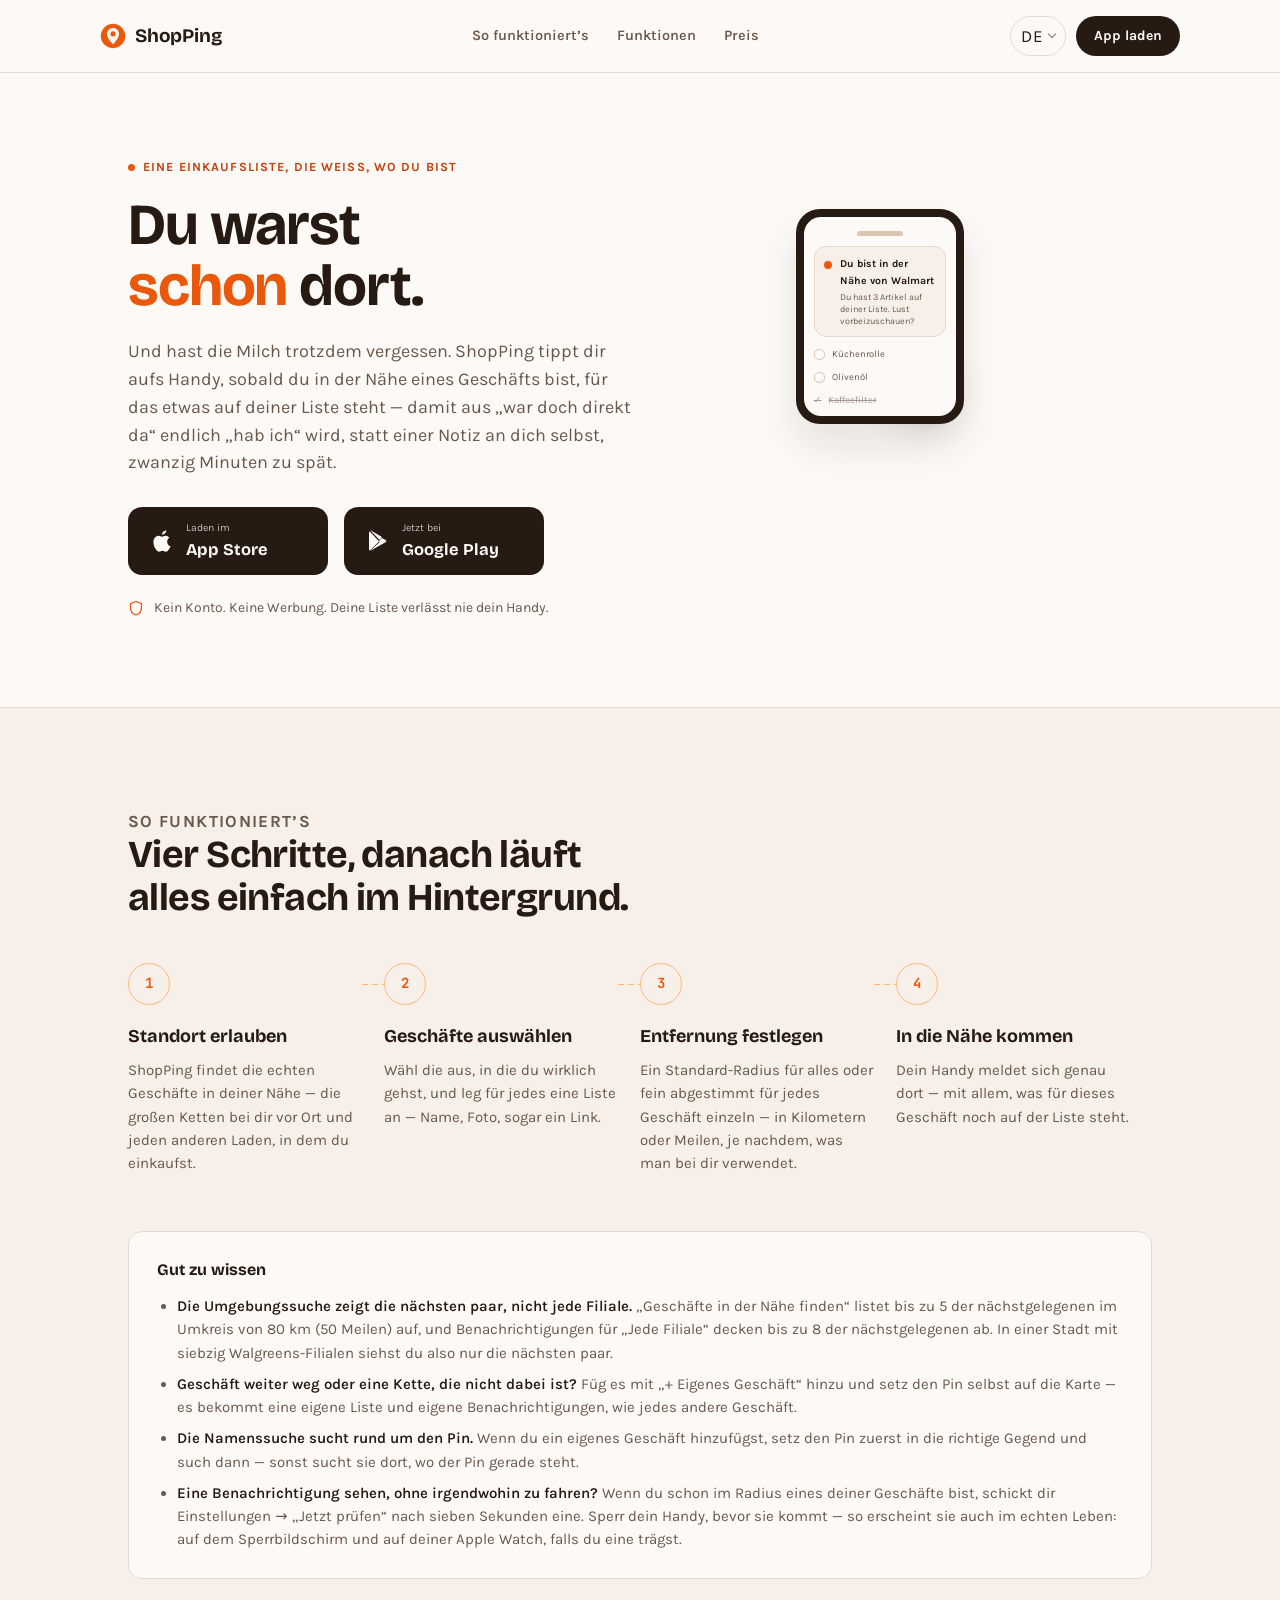
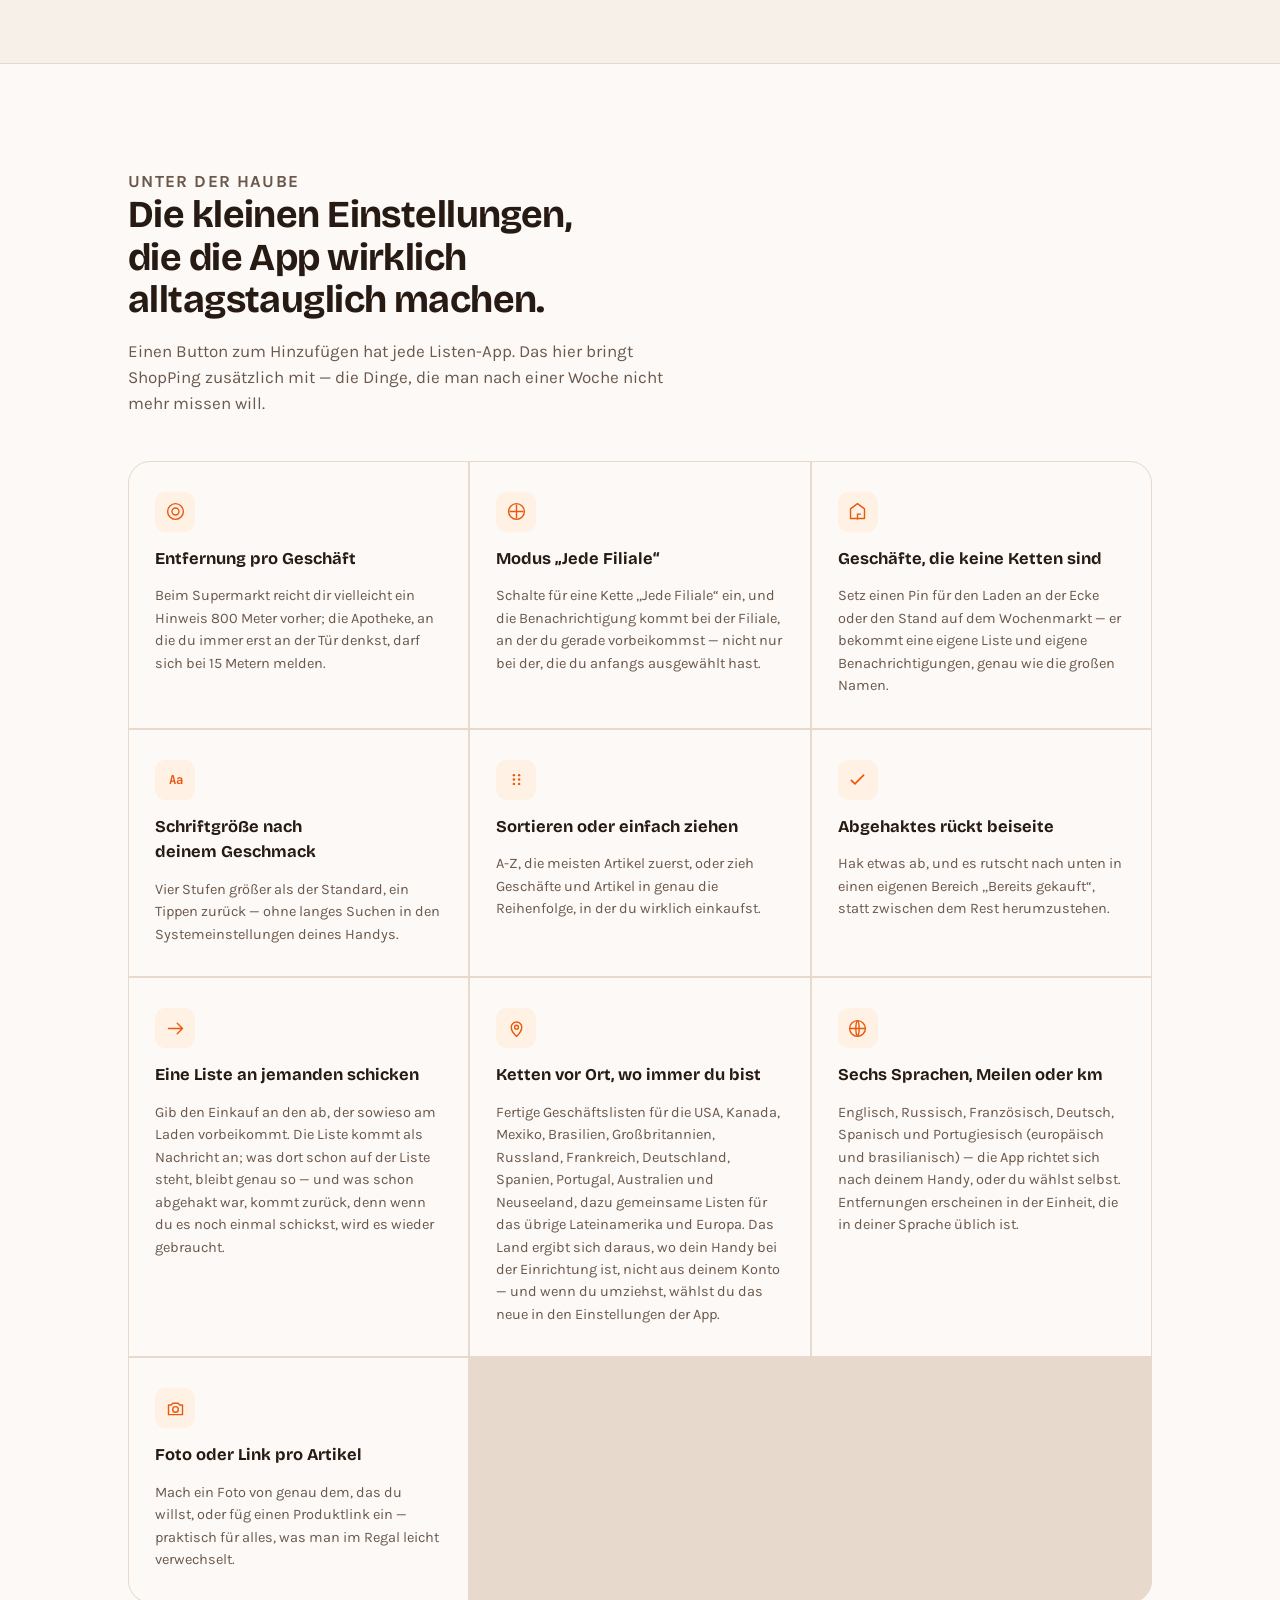
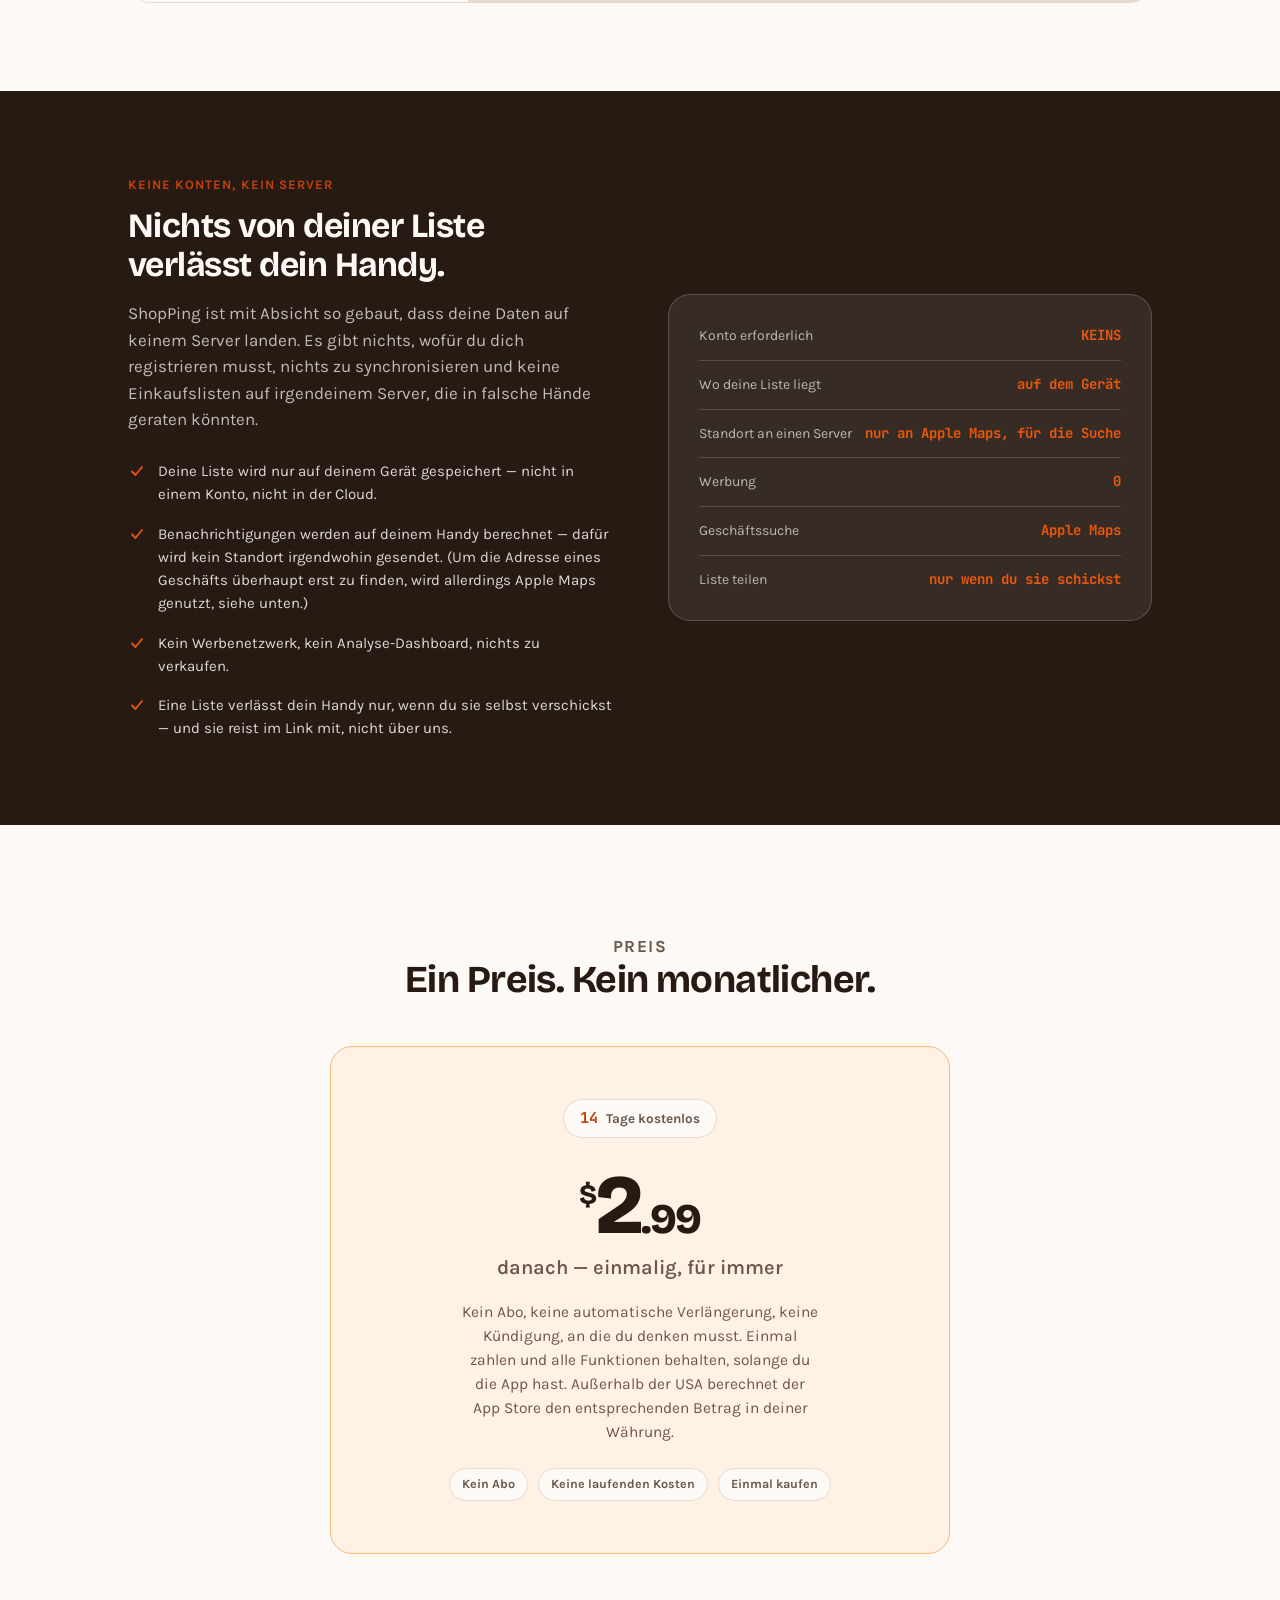
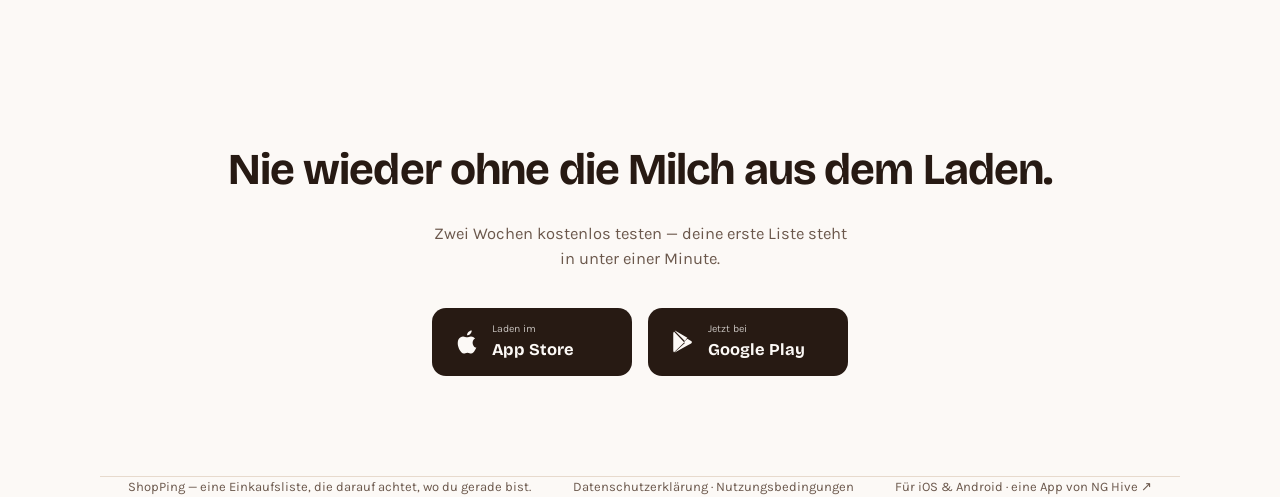
==== commit f0ea5625: "Link the Google Play buttons now that the app is live Co-Authored-By: Claude Opus 5 <noreply@anthrop" ====
--- a/de/index.html
+++ b/de/index.html
@@ -848,11 +848,10 @@
           <svg width="24" height="24" viewBox="0 0 24 24" fill="currentColor" aria-hidden="true"><path d="M16.365 1.43c0 1.14-.463 2.096-1.184 2.883-.796.83-2.083 1.474-3.13 1.474-.11-1.11.464-2.223 1.183-2.94.796-.83 2.148-1.443 3.131-1.417zM20.62 17.104c-.472 1.09-.694 1.577-1.297 2.548-.842 1.35-2.03 3.036-3.501 3.05-1.303.014-1.64-.85-3.41-.84-1.77.01-2.14.855-3.443.841-1.472-.014-2.596-1.53-3.438-2.878-2.36-3.78-2.607-8.22-1.15-10.582.958-1.535 2.518-2.432 3.987-2.432 1.494 0 2.435.85 3.673.85 1.203 0 1.933-.85 3.674-.85 1.32 0 2.717.72 3.717 1.964-3.27 1.79-2.74 6.463.188 8.329z"/></svg>
           <span class="kv"><span class="small">Laden im</span><span class="big">App Store</span></span>
         </a>
-        <!-- Google Play: no link yet — swap this span for a link once the app is live -->
-        <span class="store-btn disabled" aria-disabled="true" title="Demnächst">
+        <a class="store-btn" href="https://play.google.com/store/apps/details?id=app.nghive.shopping" target="_blank" rel="noopener">
           <svg width="24" height="24" viewBox="0 0 24 24" fill="currentColor" aria-hidden="true"><path d="M3.6 2.6c-.4.4-.6.9-.6 1.5v15.8c0 .6.2 1.1.6 1.5l.2.1L13 12.4v-.2L3.8 2.5l-.2.1zM16 15.3l-3-3v-.2l3-3 3.5 2c1 .6 1 1.6 0 2.2l-3.5 2zM4.4 21.5 13.7 13l2.3 2.3-10.8 6c-.3.2-.7.3-1 .2l.2 0zM13.7 11l-9.3-9.4c.3-.1.6 0 .9.2L16 8l-2.3 3z"/></svg>
-          <span class="kv"><span class="small">Demnächst bei</span><span class="big">Google Play</span></span>
-        </span>
+          <span class="kv"><span class="small">Jetzt bei</span><span class="big">Google Play</span></span>
+        </a>
       </div>
       <div class="hero-trust">
         <svg width="16" height="16" viewBox="0 0 16 16" fill="none"><path d="M8 1.5 2.5 3.6v3.8c0 3.6 2.3 6.6 5.5 7.6 3.2-1 5.5-4 5.5-7.6V3.6L8 1.5z" stroke="var(--coral)" stroke-width="1.3"/></svg>
@@ -1069,10 +1068,10 @@
         <svg width="26" height="26" viewBox="0 0 24 24" fill="var(--paper)"><path d="M16.365 1.43c0 1.14-.463 2.096-1.184 2.883-.796.83-2.083 1.474-3.13 1.474-.11-1.11.464-2.223 1.183-2.94.796-.83 2.148-1.443 3.131-1.417zM20.62 17.104c-.472 1.09-.694 1.577-1.297 2.548-.842 1.35-2.03 3.036-3.501 3.05-1.303.014-1.64-.85-3.41-.84-1.77.01-2.14.855-3.443.841-1.472-.014-2.596-1.53-3.438-2.878-2.36-3.78-2.607-8.22-1.15-10.582.958-1.535 2.518-2.432 3.987-2.432 1.494 0 2.435.85 3.673.85 1.203 0 1.933-.85 3.674-.85 1.32 0 2.717.72 3.717 1.964-3.27 1.79-2.74 6.463.188 8.329z"/></svg>
         <span class="kv"><span class="small">Laden im</span><span class="big">App Store</span></span>
       </a>
-      <span class="store-btn disabled" aria-disabled="true" title="Demnächst">
-        <svg width="26" height="26" viewBox="0 0 24 24" fill="var(--ink-soft)"><path d="M3.6 2.6c-.4.4-.6.9-.6 1.5v15.8c0 .6.2 1.1.6 1.5l.2.1L13 12.4v-.2L3.8 2.5l-.2.1zM16 15.3l-3-3v-.2l3-3 3.5 2c1 .6 1 1.6 0 2.2l-3.5 2zM4.4 21.5 13.7 13l2.3 2.3-10.8 6c-.3.2-.7.3-1 .2l.2 0zM13.7 11l-9.3-9.4c.3-.1.6 0 .9.2L16 8l-2.3 3z"/></svg>
-        <span class="kv"><span class="small">Demnächst bei</span><span class="big">Google Play</span></span>
-      </span>
+      <a class="store-btn" href="https://play.google.com/store/apps/details?id=app.nghive.shopping" target="_blank" rel="noopener">
+        <svg width="26" height="26" viewBox="0 0 24 24" fill="var(--paper)"><path d="M3.6 2.6c-.4.4-.6.9-.6 1.5v15.8c0 .6.2 1.1.6 1.5l.2.1L13 12.4v-.2L3.8 2.5l-.2.1zM16 15.3l-3-3v-.2l3-3 3.5 2c1 .6 1 1.6 0 2.2l-3.5 2zM4.4 21.5 13.7 13l2.3 2.3-10.8 6c-.3.2-.7.3-1 .2l.2 0zM13.7 11l-9.3-9.4c.3-.1.6 0 .9.2L16 8l-2.3 3z"/></svg>
+        <span class="kv"><span class="small">Jetzt bei</span><span class="big">Google Play</span></span>
+      </a>
     </div>
   </div>
 </section>
